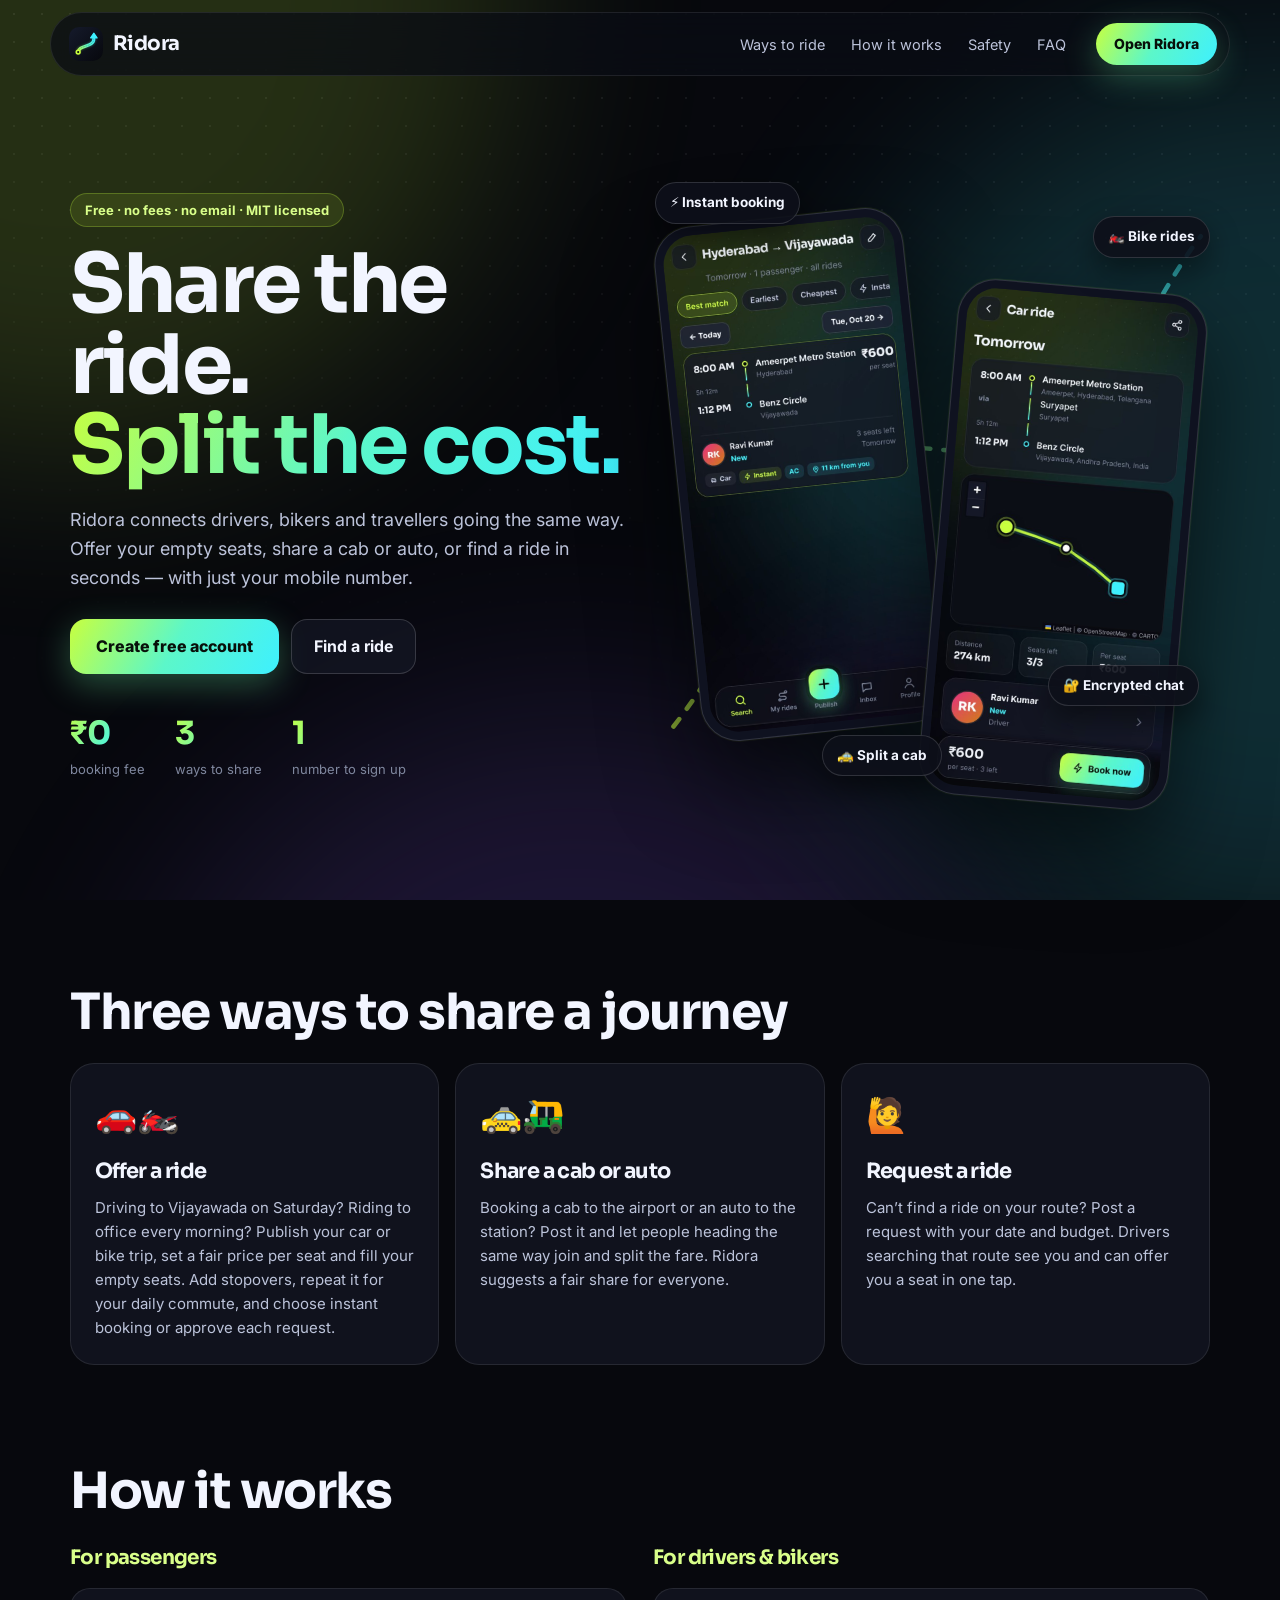
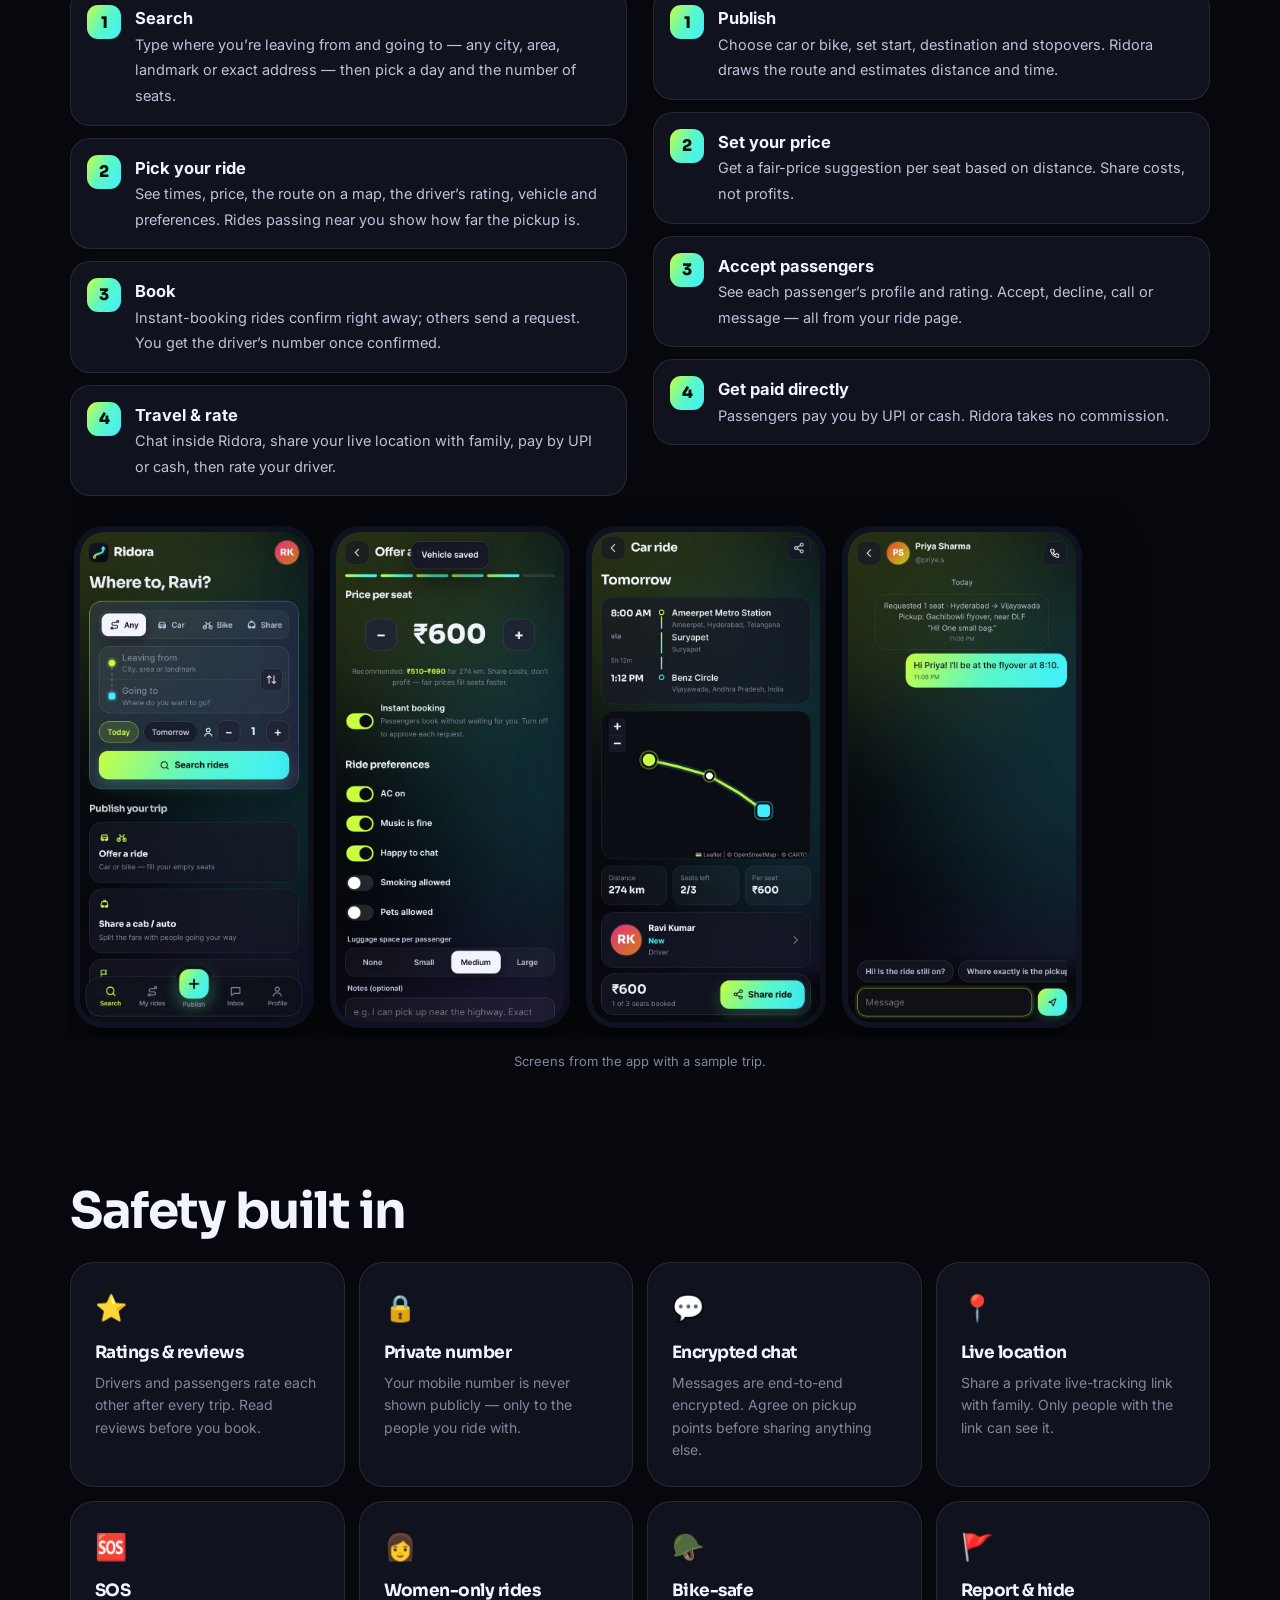
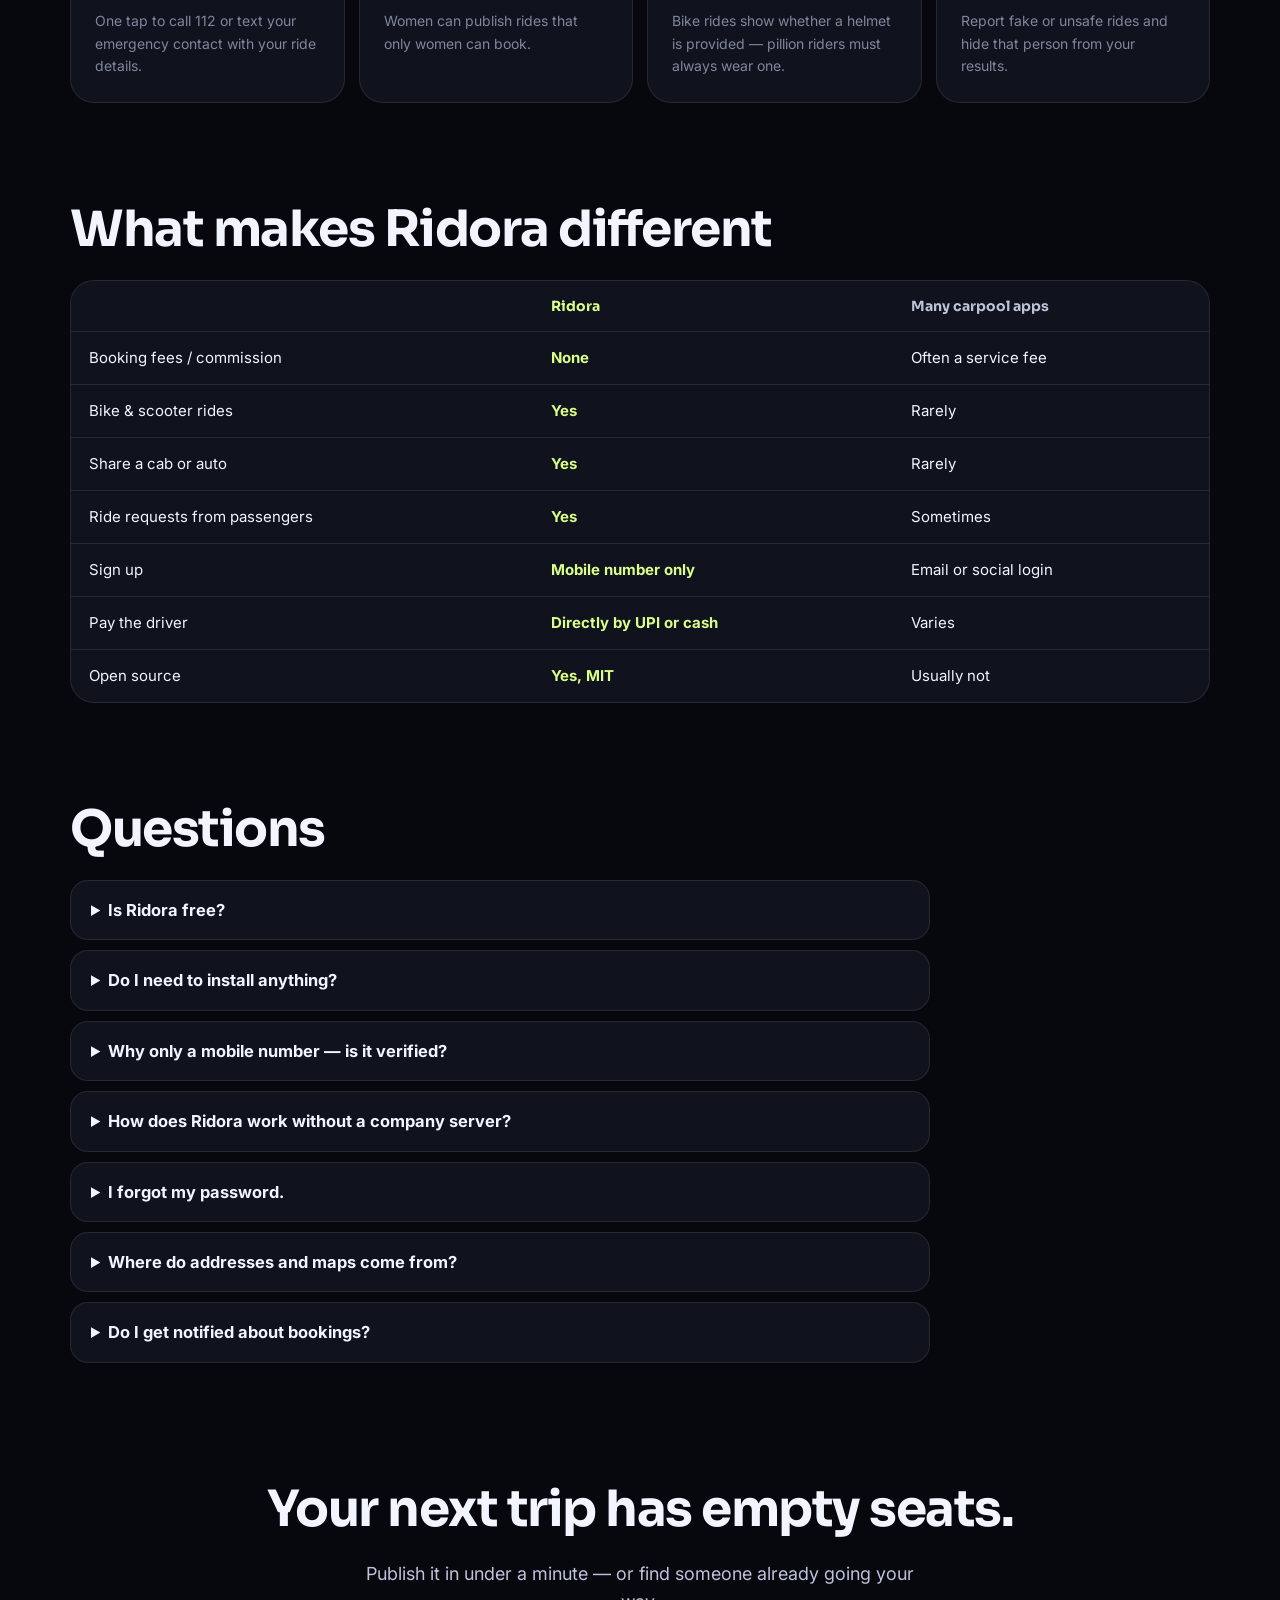
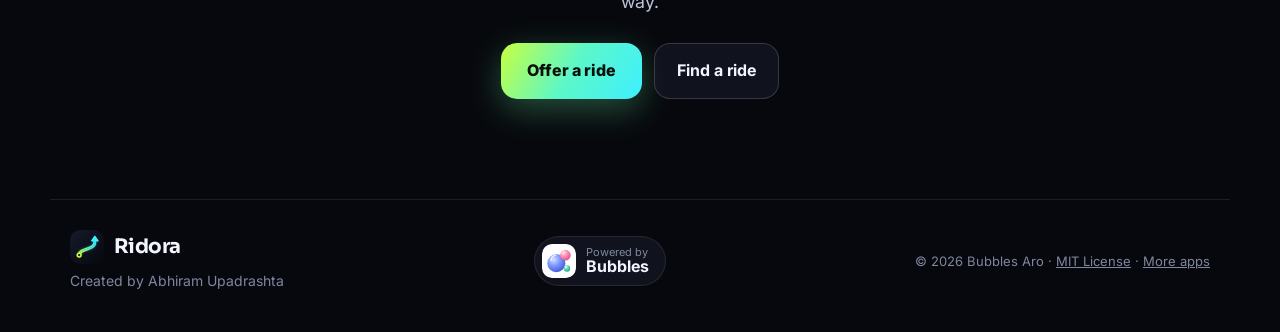
==== index.html @ 44fff2d4 "Publish Ridora (src 8459e1f)" ====
<!doctype html>
<html lang="en">
<head>
<meta charset="utf-8">
<meta name="viewport" content="width=device-width,initial-scale=1">
<title>Ridora — share rides by car or bike, split cabs and autos. Free carpooling.</title>
<meta name="description" content="Ridora is free carpooling and ride sharing: offer seats in your car or on your bike, share a cab or auto, or find a ride going your way. Sign up with just your mobile number. No fees. By Abhiram Upadrashta. Powered by Bubbles.">
<link rel="canonical" href="https://abhiramupadrashta.github.io/Ridora/">
<meta property="og:title" content="Ridora — share the ride, split the cost"><meta property="og:description" content="Car & bike rides, cab and auto sharing. Just your mobile number. Free."><meta property="og:image" content="https://abhiramupadrashta.github.io/Ridora/img/ridora-1024.png"><meta name="twitter:card" content="summary_large_image">
<meta name="theme-color" content="#07080d">
<link rel="icon" href="img/ridora.svg"><link rel="apple-touch-icon" href="img/ridora-180.png">
<link rel="preconnect" href="https://fonts.googleapis.com"><link rel="preconnect" href="https://fonts.gstatic.com" crossorigin>
<link href="https://fonts.googleapis.com/css2?family=Inter:wght@400;500;600;700;800&family=Sora:wght@600;700;800&display=swap" rel="stylesheet">
<link rel="stylesheet" href="site.css?v=8459e1f">
<script type="application/ld+json">{"@context":"https://schema.org","@type":"WebApplication","name":"Ridora","applicationCategory":"TravelApplication","operatingSystem":"Any (web browser)","offers":{"@type":"Offer","price":"0","priceCurrency":"INR"},"url":"https://abhiramupadrashta.github.io/Ridora/","description":"Free carpooling and ride sharing: car and bike rides, cab and auto sharing, ride requests.","author":{"@type":"Person","name":"Abhiram Upadrashta"},"publisher":{"@type":"Organization","name":"Bubbles Aro","url":"https://abhiramupadrashta.github.io/"},"license":"https://opensource.org/licenses/MIT"}</script>
</head>
<body>
<div class="bg" aria-hidden="true"><i></i><i></i><i></i></div>
<header class="nav">
  <a class="brand" href="./"><img src="img/ridora.svg" alt=""><b>Ridora</b></a>
  <nav><a href="#ways">Ways to ride</a><a href="#how">How it works</a><a href="#safety">Safety</a><a href="#faq">FAQ</a></nav>
  <a class="cta sm" href="app/">Open Ridora</a>
</header>
<main>
<section class="hero">
  <div class="copy">
    <span class="kicker rv">Free · no fees · no email · MIT licensed</span>
    <h1 class="rv">Share the ride.<br><span class="grad">Split the cost.</span></h1>
    <p class="lead rv">Ridora connects drivers, bikers and travellers going the same way. Offer your empty seats, share a cab or auto, or find a ride in seconds — with just your mobile number.</p>
    <div class="ctas rv"><a class="cta" href="app/#signup">Create free account</a><a class="ghost" href="app/#home">Find a ride</a></div>
    <div class="stats rv"><div><b>₹0</b><span>booking fee</span></div><div><b>3</b><span>ways to share</span></div><div><b>1</b><span>number to sign up</span></div></div>
  </div>
  <div class="phones rv" aria-hidden="true">
    <svg class="road" viewBox="0 0 600 600"><defs><linearGradient id="rg" x1="0" x2="1"><stop offset="0" stop-color="#c8ff3e"/><stop offset="1" stop-color="#3ef0ff"/></linearGradient></defs><path d="M20 560 C 160 380, 120 240, 300 260 S 520 120, 590 30"/></svg>
    <figure class="ph p1"><img src="media/l-results.jpg" alt=""></figure>
    <figure class="ph p2"><img src="media/m-trip-rider.jpg" alt=""></figure>
    <span class="tag t1">⚡ Instant booking</span><span class="tag t2">🏍️ Bike rides</span><span class="tag t3">🚕 Split a cab</span><span class="tag t4">🔐 Encrypted chat</span>
  </div>
</section>

<section id="ways" class="sec">
  <h2 class="rv">Three ways to share a journey</h2>
  <div class="ways">
    <article class="card rv"><span class="ic">🚗🏍️</span><h3>Offer a ride</h3><p>Driving to Vijayawada on Saturday? Riding to office every morning? Publish your car or bike trip, set a fair price per seat and fill your empty seats. Add stopovers, repeat it for your daily commute, and choose instant booking or approve each request.</p></article>
    <article class="card rv"><span class="ic">🚕🛺</span><h3>Share a cab or auto</h3><p>Booking a cab to the airport or an auto to the station? Post it and let people heading the same way join and split the fare. Ridora suggests a fair share for everyone.</p></article>
    <article class="card rv"><span class="ic">🙋</span><h3>Request a ride</h3><p>Can’t find a ride on your route? Post a request with your date and budget. Drivers searching that route see you and can offer you a seat in one tap.</p></article>
  </div>
</section>

<section id="how" class="sec">
  <h2 class="rv">How it works</h2>
  <div class="how">
    <div class="rv"><h3 class="who">For passengers</h3><ol class="steps">
      <li><b>Search</b><span>Type where you’re leaving from and going to — any city, area, landmark or exact address — then pick a day and the number of seats.</span></li>
      <li><b>Pick your ride</b><span>See times, price, the route on a map, the driver’s rating, vehicle and preferences. Rides passing near you show how far the pickup is.</span></li>
      <li><b>Book</b><span>Instant-booking rides confirm right away; others send a request. You get the driver’s number once confirmed.</span></li>
      <li><b>Travel & rate</b><span>Chat inside Ridora, share your live location with family, pay by UPI or cash, then rate your driver.</span></li></ol></div>
    <div class="rv"><h3 class="who">For drivers & bikers</h3><ol class="steps">
      <li><b>Publish</b><span>Choose car or bike, set start, destination and stopovers. Ridora draws the route and estimates distance and time.</span></li>
      <li><b>Set your price</b><span>Get a fair-price suggestion per seat based on distance. Share costs, not profits.</span></li>
      <li><b>Accept passengers</b><span>See each passenger’s profile and rating. Accept, decline, call or message — all from your ride page.</span></li>
      <li><b>Get paid directly</b><span>Passengers pay you by UPI or cash. Ridora takes no commission.</span></li></ol></div>
  </div>
  <div class="shots rv"><img src="media/c-home.jpg" alt="Search screen" loading="lazy"><img src="media/h-price.jpg" alt="Price and preferences step" loading="lazy"><img src="media/p-owner-pax.jpg" alt="Driver's ride page with a confirmed passenger" loading="lazy"><img src="media/r-chat.jpg" alt="Encrypted chat" loading="lazy"></div>
  <p class="small muted center rv">Screens from the app with a sample trip.</p>
</section>

<section id="safety" class="sec">
  <h2 class="rv">Safety built in</h2>
  <div class="grid">
    <article class="card rv"><span>⭐</span><h3>Ratings & reviews</h3><p>Drivers and passengers rate each other after every trip. Read reviews before you book.</p></article>
    <article class="card rv"><span>🔒</span><h3>Private number</h3><p>Your mobile number is never shown publicly — only to the people you ride with.</p></article>
    <article class="card rv"><span>💬</span><h3>Encrypted chat</h3><p>Messages are end-to-end encrypted. Agree on pickup points before sharing anything else.</p></article>
    <article class="card rv"><span>📍</span><h3>Live location</h3><p>Share a private live-tracking link with family. Only people with the link can see it.</p></article>
    <article class="card rv"><span>🆘</span><h3>SOS</h3><p>One tap to call 112 or text your emergency contact with your ride details.</p></article>
    <article class="card rv"><span>👩</span><h3>Women-only rides</h3><p>Women can publish rides that only women can book.</p></article>
    <article class="card rv"><span>🪖</span><h3>Bike-safe</h3><p>Bike rides show whether a helmet is provided — pillion riders must always wear one.</p></article>
    <article class="card rv"><span>🚩</span><h3>Report & hide</h3><p>Report fake or unsafe rides and hide that person from your results.</p></article>
  </div>
</section>

<section class="sec">
  <h2 class="rv">What makes Ridora different</h2>
  <div class="table rv"><table>
    <tr><th></th><th class="r">Ridora</th><th>Many carpool apps</th></tr>
    <tr><td>Booking fees / commission</td><td class="r">None</td><td>Often a service fee</td></tr>
    <tr><td>Bike & scooter rides</td><td class="r">Yes</td><td>Rarely</td></tr>
    <tr><td>Share a cab or auto</td><td class="r">Yes</td><td>Rarely</td></tr>
    <tr><td>Ride requests from passengers</td><td class="r">Yes</td><td>Sometimes</td></tr>
    <tr><td>Sign up</td><td class="r">Mobile number only</td><td>Email or social login</td></tr>
    <tr><td>Pay the driver</td><td class="r">Directly by UPI or cash</td><td>Varies</td></tr>
    <tr><td>Open source</td><td class="r">Yes, MIT</td><td>Usually not</td></tr>
  </table></div>
</section>

<section id="faq" class="sec">
  <h2 class="rv">Questions</h2>
  <div class="faq">
    <details class="rv"><summary>Is Ridora free?</summary><p>Yes. No booking fees, no commission and no ads. Passengers pay drivers directly by UPI or cash. Prices are meant to share fuel and toll costs, not to make a profit.</p></details>
    <details class="rv"><summary>Do I need to install anything?</summary><p>No. Ridora runs in your phone’s browser. Add it to your home screen (Chrome: “Install app”, Safari: Share → “Add to Home Screen”) to open it like an app.</p></details>
    <details class="rv"><summary>Why only a mobile number — is it verified?</summary><p>You sign up with your mobile number, a username and a password — no email. Ridora doesn’t send SMS codes, so numbers aren’t SMS-verified. Use ratings, reviews and a quick call before your trip to build trust.</p></details>
    <details class="rv"><summary>How does Ridora work without a company server?</summary><p>Rides, bookings and ratings are signed records stored on public Nostr relays, so there’s no central Ridora database. Your account key is created from your number and password, which is why you can sign in on any device — and why you should keep your recovery code safe.</p></details>
    <details class="rv"><summary>I forgot my password.</summary><p>Use the recovery code you saved when you signed up. Without it, nobody can reset the password.</p></details>
    <details class="rv"><summary>Where do addresses and maps come from?</summary><p>Address search uses OpenStreetMap data via Photon, routes come from OSRM, and maps from OpenStreetMap and CARTO. You can also drop a pin on the map for an exact pickup point.</p></details>
    <details class="rv"><summary>Do I get notified about bookings?</summary><p>Yes, while Ridora is open: you see a pop-up and, if you allow it, a browser notification. Keep Ridora open (or installed on your home screen) around your trip time.</p></details>
  </div>
</section>

<section class="sec final rv">
  <h2>Your next trip has empty seats.</h2>
  <p class="lead">Publish it in under a minute — or find someone already going your way.</p>
  <div class="ctas" style="justify-content:center"><a class="cta" href="app/#offer">Offer a ride</a><a class="ghost" href="app/#home">Find a ride</a></div>
</section>
</main>
<footer class="foot">
  <div><a class="brand" href="./"><img src="img/ridora.svg" alt=""><b>Ridora</b></a><p class="muted">Created by Abhiram Upadrashta</p></div>
  <a class="pby" href="../" title="Bubbles Aro — more apps"><img src="img/bubbles.svg" alt=""><span><small>Powered by</small><b>Bubbles</b></span></a>
  <div class="muted small">© <span id="yr"></span> Bubbles Aro · <a href="LICENSE.txt">MIT License</a> · <a href="../">More apps</a></div>
</footer>
<script src="site.js?v=8459e1f"></script>
</body>
</html>
---- site.css ----
:root{--bg:#07080d;--ink:#f2f5ff;--ink2:#bcc3da;--muted:#7f879e;--line:rgba(255,255,255,.09);--card:rgba(22,25,38,.66);--grad:linear-gradient(120deg,#c8ff3e,#5cf7c9 50%,#3ef0ff)}*{box-sizing:border-box}html{scroll-behavior:smooth}body{margin:0;font:16px/1.6 Inter,system-ui,sans-serif;color:var(--ink);background:var(--bg);overflow-x:hidden}a{color:inherit}.muted{color:var(--muted)}.small{font-size:13px}.center{text-align:center}h1,h2,h3,.brand b,.stats b{font-family:Sora,Inter,sans-serif;letter-spacing:-.03em}.bg{position:fixed;top:0;right:0;bottom:0;left:0;z-index:-1;overflow:hidden;pointer-events:none}.bg i{position:absolute;width:70vmax;height:70vmax;border-radius:50%;filter:blur(110px);opacity:.16;animation:drift 26s ease-in-out infinite alternate}.bg i:nth-child(1){background:#c8ff3e;left:-30vmax;top:-35vmax}.bg i:nth-child(2){background:#3ef0ff;right:-35vmax;top:5vmax;animation-delay:-9s}.bg i:nth-child(3){background:#8b5cf6;left:10vmax;bottom:-55vmax;animation-delay:-15s}@keyframes drift{to{transform:translate(7vmax,5vmax) scale(1.12)}}body:before{content:"";position:fixed;top:0;right:0;bottom:0;left:0;z-index:-1;background-image:radial-gradient(rgba(255,255,255,.07) 1px,transparent 1px);background-size:28px 28px;mask-image:linear-gradient(#000,transparent 80%);-webkit-mask-image:linear-gradient(#000,transparent 80%)}.grad{background:var(--grad);-webkit-background-clip:text;background-clip:text;color:transparent}.nav{position:sticky;top:12px;z-index:9;display:flex;align-items:center;gap:18px;max-width:1180px;margin:12px auto 0;padding:10px 12px 10px 18px;border-radius:999px;background:#0a0c14bf;backdrop-filter:blur(16px);-webkit-backdrop-filter:blur(16px);border:1px solid var(--line)}.nav nav{display:flex;gap:2px;margin-left:auto}.nav nav a{text-decoration:none;color:var(--ink2);padding:8px 12px;border-radius:999px;font-size:14.5px}.nav nav a:hover{background:#c8ff3e1a}.brand{display:flex;align-items:center;gap:10px;text-decoration:none;font-size:20px}.brand img{width:34px;height:34px;border-radius:10px}.cta{display:inline-flex;align-items:center;text-decoration:none;color:#08100a;font-weight:800;padding:14px 26px;border-radius:16px;background:var(--grad);box-shadow:0 10px 34px #6effaa4d;transition:.25s}.cta:hover{transform:translateY(-2px);box-shadow:0 16px 44px #6effaa73}.cta.sm{padding:10px 18px;font-size:14px;border-radius:999px}.ghost{display:inline-flex;text-decoration:none;font-weight:700;color:var(--ink);padding:14px 22px;border-radius:16px;border:1px solid rgba(255,255,255,.16);background:var(--card)}main{max-width:1180px;margin:0 auto;padding:0 20px}.hero{display:grid;grid-template-columns:1fr 1fr;gap:30px;align-items:center;min-height:calc(100vh - 80px);padding:30px 0}.kicker{display:inline-block;font-size:13px;font-weight:700;color:#d9ff8a;background:#c8ff3e1a;border:1px solid rgba(200,255,62,.25);padding:6px 14px;border-radius:999px;margin-bottom:18px}h1{font-size:clamp(44px,6.4vw,82px);line-height:.98;margin:0 0 20px}.lead{font-size:18px;color:var(--ink2);max-width:560px;margin:0 0 26px}.ctas{display:flex;gap:12px;flex-wrap:wrap}.stats{display:flex;gap:30px;margin-top:34px}.stats div{display:flex;flex-direction:column}.stats b{font-size:32px;background:var(--grad);-webkit-background-clip:text;background-clip:text;color:transparent}.stats span{color:var(--muted);font-size:13px}.phones{position:relative;height:620px}.road{position:absolute;top:0;right:0;bottom:0;left:0;width:100%;height:100%}.road path{fill:none;stroke:url(#rg);stroke-width:5;stroke-linecap:round;stroke-dasharray:10 14;opacity:.6;animation:dash 3s linear infinite}@keyframes dash{to{stroke-dashoffset:-48}}.ph{position:absolute;margin:0;width:250px;border-radius:38px;padding:8px;background:#0f1220;border:1px solid rgba(255,255,255,.14);box-shadow:0 40px 90px #0009,0 0 0 1px #c8ff3e14}.ph img{display:block;width:100%;border-radius:30px}.p1{left:4%;top:40px;transform:rotate(-6deg);animation:bob 7s ease-in-out infinite}.p2{right:4%;top:110px;transform:rotate(5deg);animation:bob2 7s ease-in-out infinite -3s}@keyframes bob{50%{transform:rotate(-6deg) translateY(-14px)}}@keyframes bob2{50%{transform:rotate(5deg) translateY(-14px)}}.tag{position:absolute;padding:9px 14px;border-radius:999px;background:#0e101ae6;border:1px solid rgba(255,255,255,.14);font-weight:700;font-size:13.5px;box-shadow:0 12px 30px #00000073;animation:pop 6s ease-in-out infinite;white-space:nowrap}.t1{left:0;top:6px}.t2{right:0;top:40px;animation-delay:-1.5s}.t3{left:30%;bottom:20px;animation-delay:-3s}.t4{right:2%;bottom:90px;animation-delay:-4.5s}@keyframes pop{50%{transform:translateY(-8px)}}.sec{padding:90px 0 10px}h2{font-size:clamp(30px,4.4vw,50px);line-height:1.06;margin:0 0 24px}.card{padding:24px;border-radius:24px;background:var(--card);border:1px solid var(--line);transition:transform .3s,border-color .3s}.card:hover{transform:translateY(-6px);border-color:#c8ff3e4d}.ways{display:grid;grid-template-columns:repeat(3,1fr);gap:16px}.ways .ic{font-size:34px}.ways h3{margin:12px 0 8px;font-size:21px}.ways p{color:var(--ink2);margin:0;font-size:15px}.how{display:grid;grid-template-columns:1fr 1fr;gap:26px}.who{font-size:20px;margin:0 0 14px;color:#d9ff8a}.steps{list-style:none;padding:0;margin:0;counter-reset:s;display:grid;gap:12px}.steps li{counter-increment:s;position:relative;padding:16px 18px 16px 64px;border-radius:20px;background:var(--card);border:1px solid var(--line)}.steps li:before{content:counter(s);position:absolute;left:16px;top:16px;width:34px;height:34px;border-radius:11px;display:grid;place-items:center;background:var(--grad);color:#08100a;font-family:Sora;font-weight:800}.steps b{display:block;font-size:16.5px}.steps span{color:var(--ink2);font-size:14.5px}.shots{display:flex;gap:16px;overflow-x:auto;padding:30px 4px 10px;scrollbar-width:none;scroll-snap-type:x mandatory}.shots::-webkit-scrollbar{display:none}.shots img{flex:none;width:240px;border-radius:30px;border:6px solid #0f1220;box-shadow:0 24px 60px #00000080;scroll-snap-align:center;transition:transform .3s}.shots img:hover{transform:translateY(-8px)}.grid{display:grid;grid-template-columns:repeat(4,1fr);gap:14px}.grid span{font-size:26px}.grid h3{margin:10px 0 6px;font-size:17px}.grid p{margin:0;color:var(--muted);font-size:14px}.table{overflow-x:auto;border-radius:24px;border:1px solid var(--line);background:var(--card)}table{width:100%;border-collapse:collapse;font-size:15px}th,td{padding:14px 18px;text-align:left;border-bottom:1px solid var(--line)}tr:last-child td{border-bottom:0}th{font-family:Sora;font-size:14px;color:var(--ink2)}td.r,th.r{color:#d9ff8a;font-weight:700}.faq{display:grid;gap:10px;max-width:860px}details{padding:16px 20px;border-radius:18px;background:var(--card);border:1px solid var(--line)}summary{cursor:pointer;font-weight:700;font-size:16.5px}details p{color:var(--ink2);margin:10px 0 0}.final{text-align:center;padding:110px 0 30px}.final .lead{margin:0 auto 26px}.foot{max-width:1180px;margin:70px auto 0;padding:30px 20px 40px;display:flex;gap:20px;justify-content:space-between;align-items:center;flex-wrap:wrap;border-top:1px solid var(--line)}.foot p{margin:6px 0 0;font-size:14px}.pby{display:inline-flex;align-items:center;gap:10px;padding:7px 16px 7px 7px;border-radius:999px;text-decoration:none;background:var(--card);border:1px solid var(--line)}.pby img{width:34px;height:34px;border-radius:10px}.pby span{display:flex;flex-direction:column;line-height:1.1}.pby small{font-size:11px;color:var(--muted)}.pby b{font-size:16px}.rv{opacity:0;transform:translateY(24px);transition:opacity .8s,transform .8s}.rv.in{opacity:1;transform:none}@media (max-width:1000px){.grid{grid-template-columns:1fr 1fr}.ways{grid-template-columns:1fr}}@media (max-width:860px){.hero,.how{grid-template-columns:1fr}.nav nav{display:none}.brand{margin-right:auto}.phones{height:520px}.ph{width:200px}}@media (max-width:520px){.grid{grid-template-columns:1fr}.phones{height:440px}.ph{width:170px;border-radius:28px}.ph img{border-radius:22px}.tag{font-size:12px}}@media (prefers-reduced-motion:reduce){*{animation:none!important}.rv{opacity:1;transform:none}}
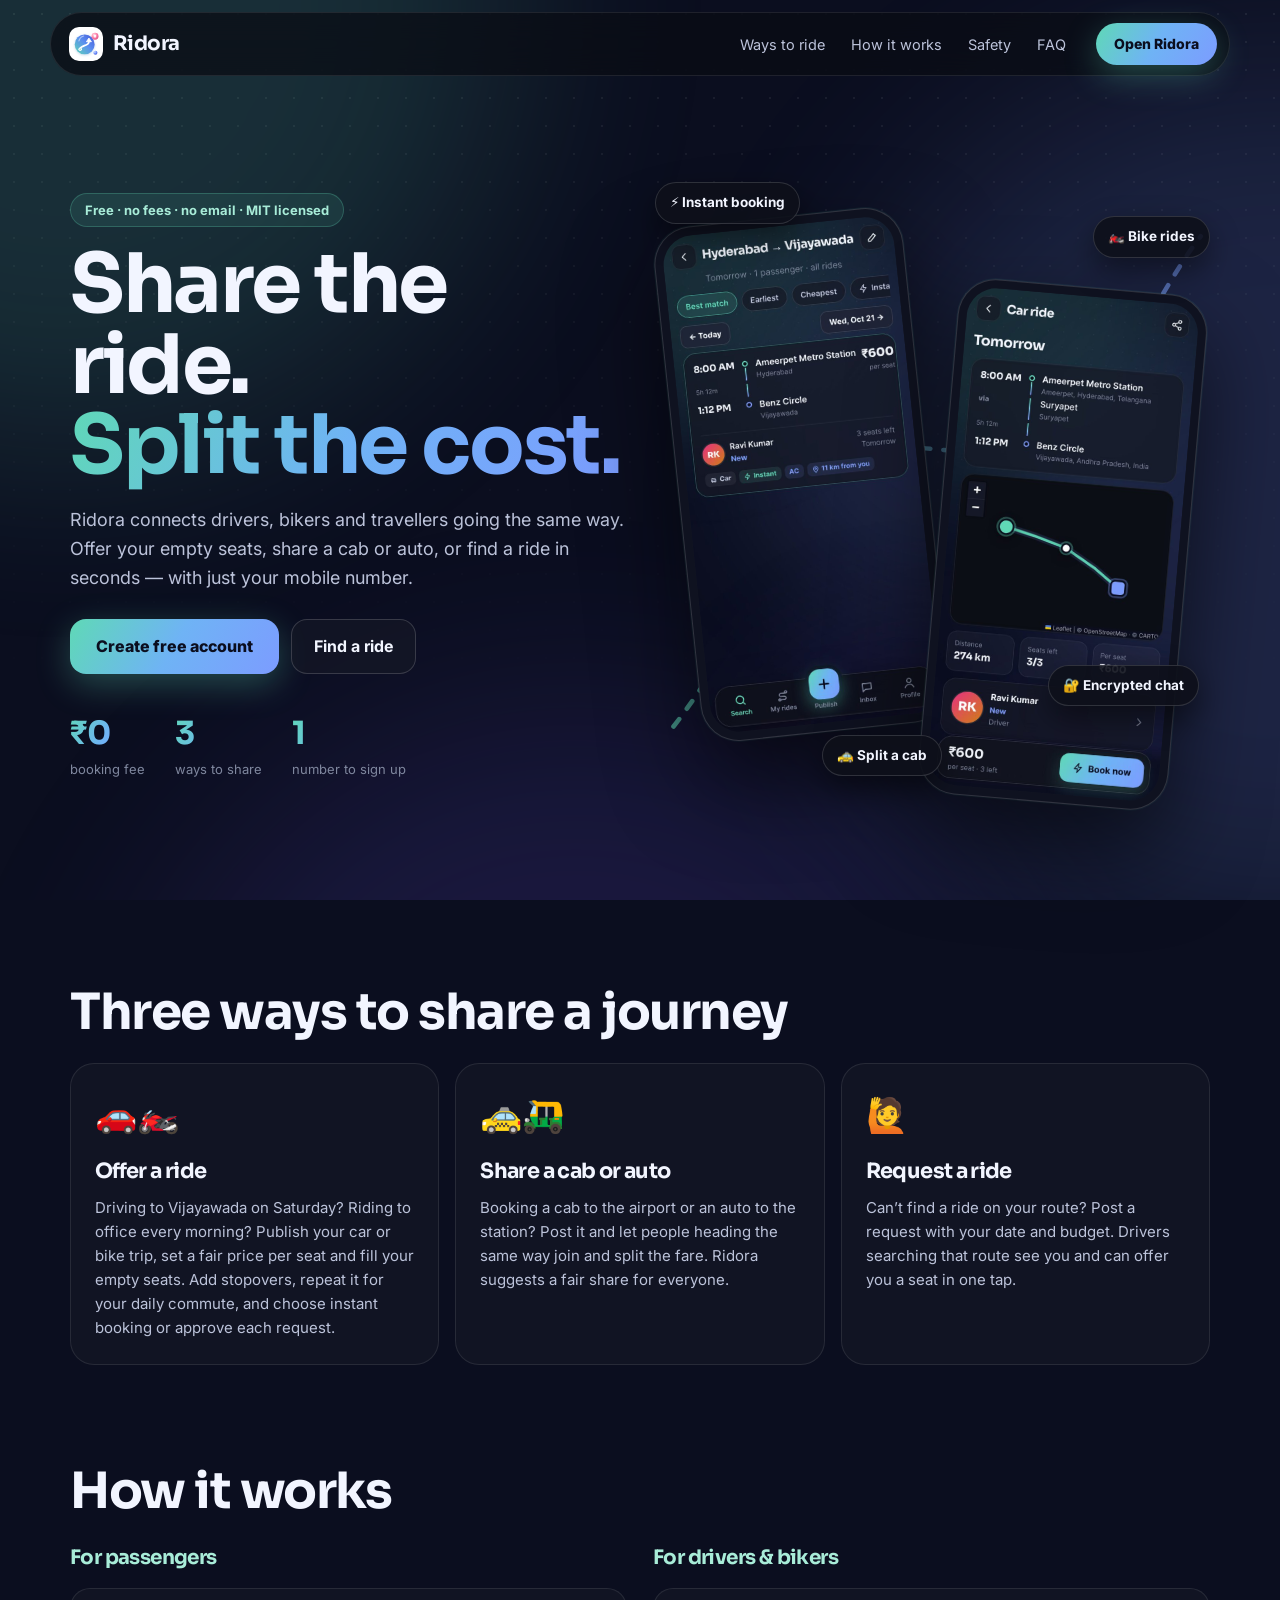
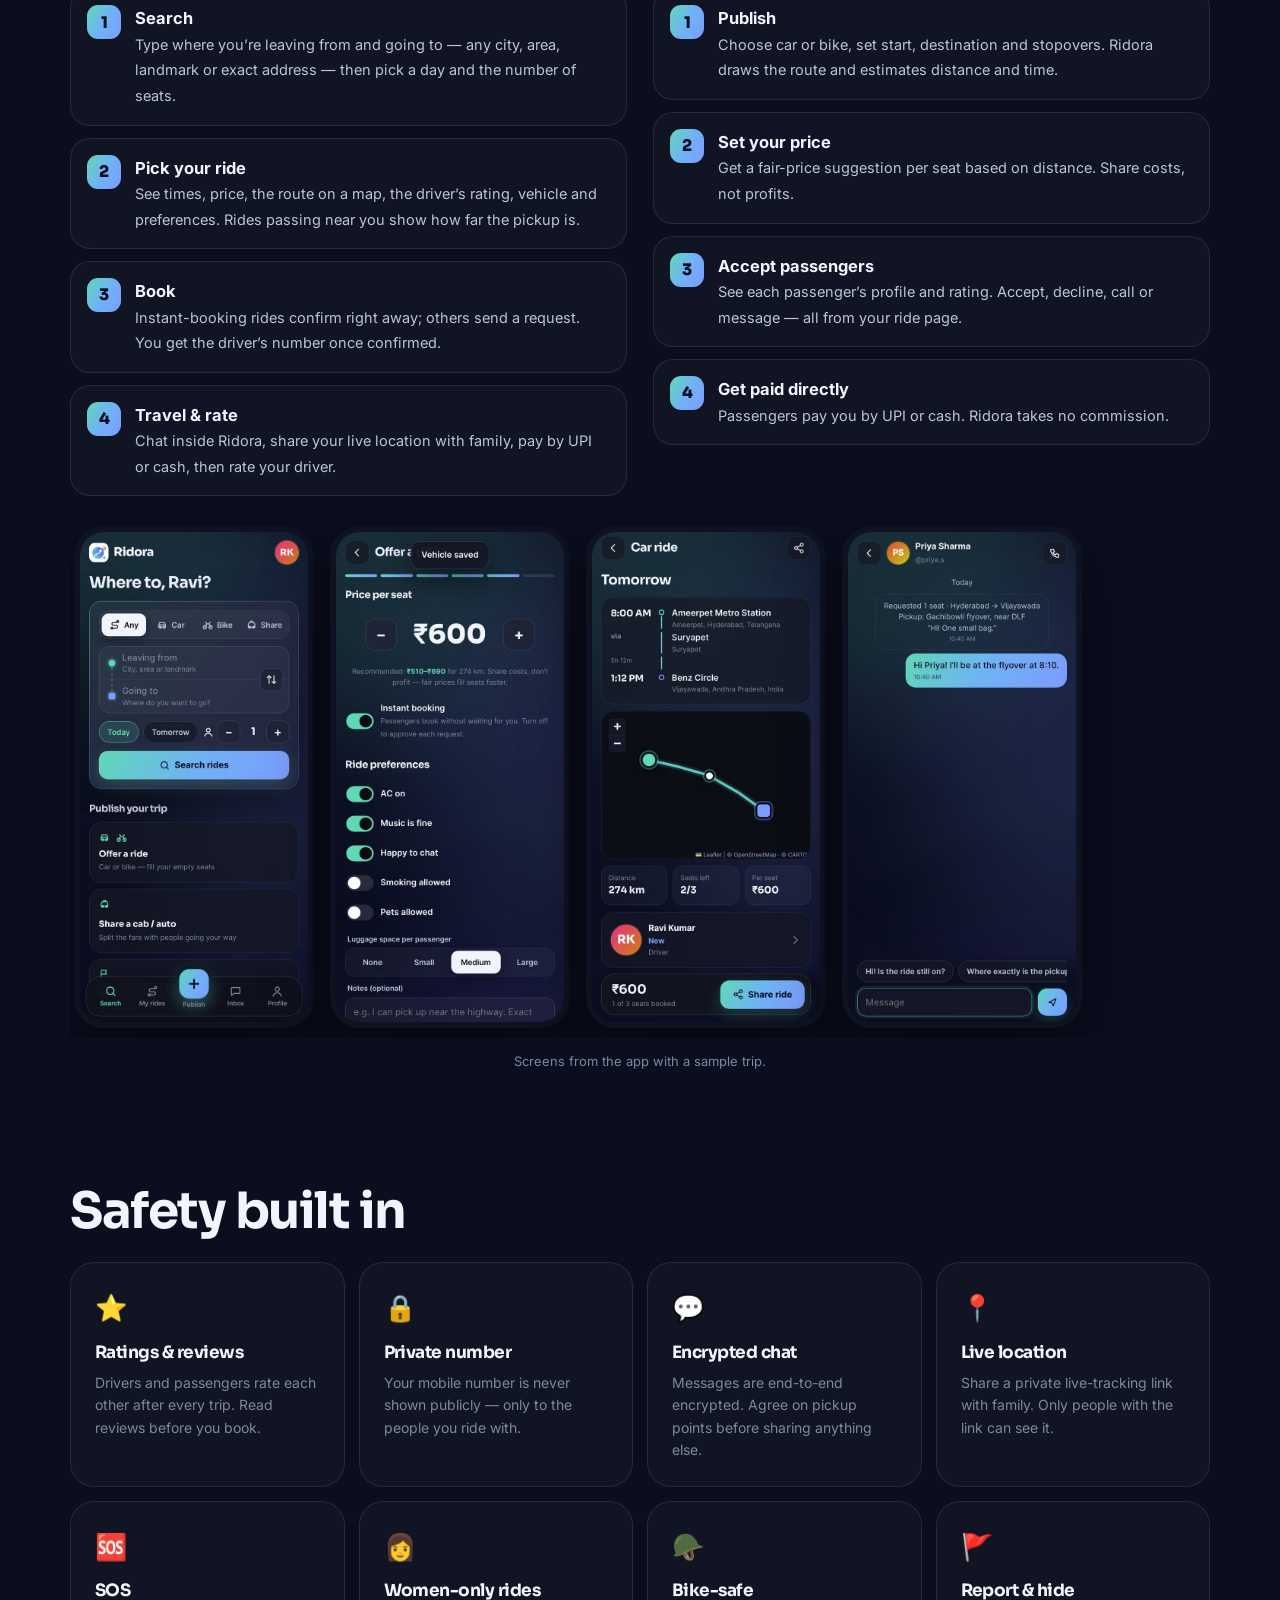
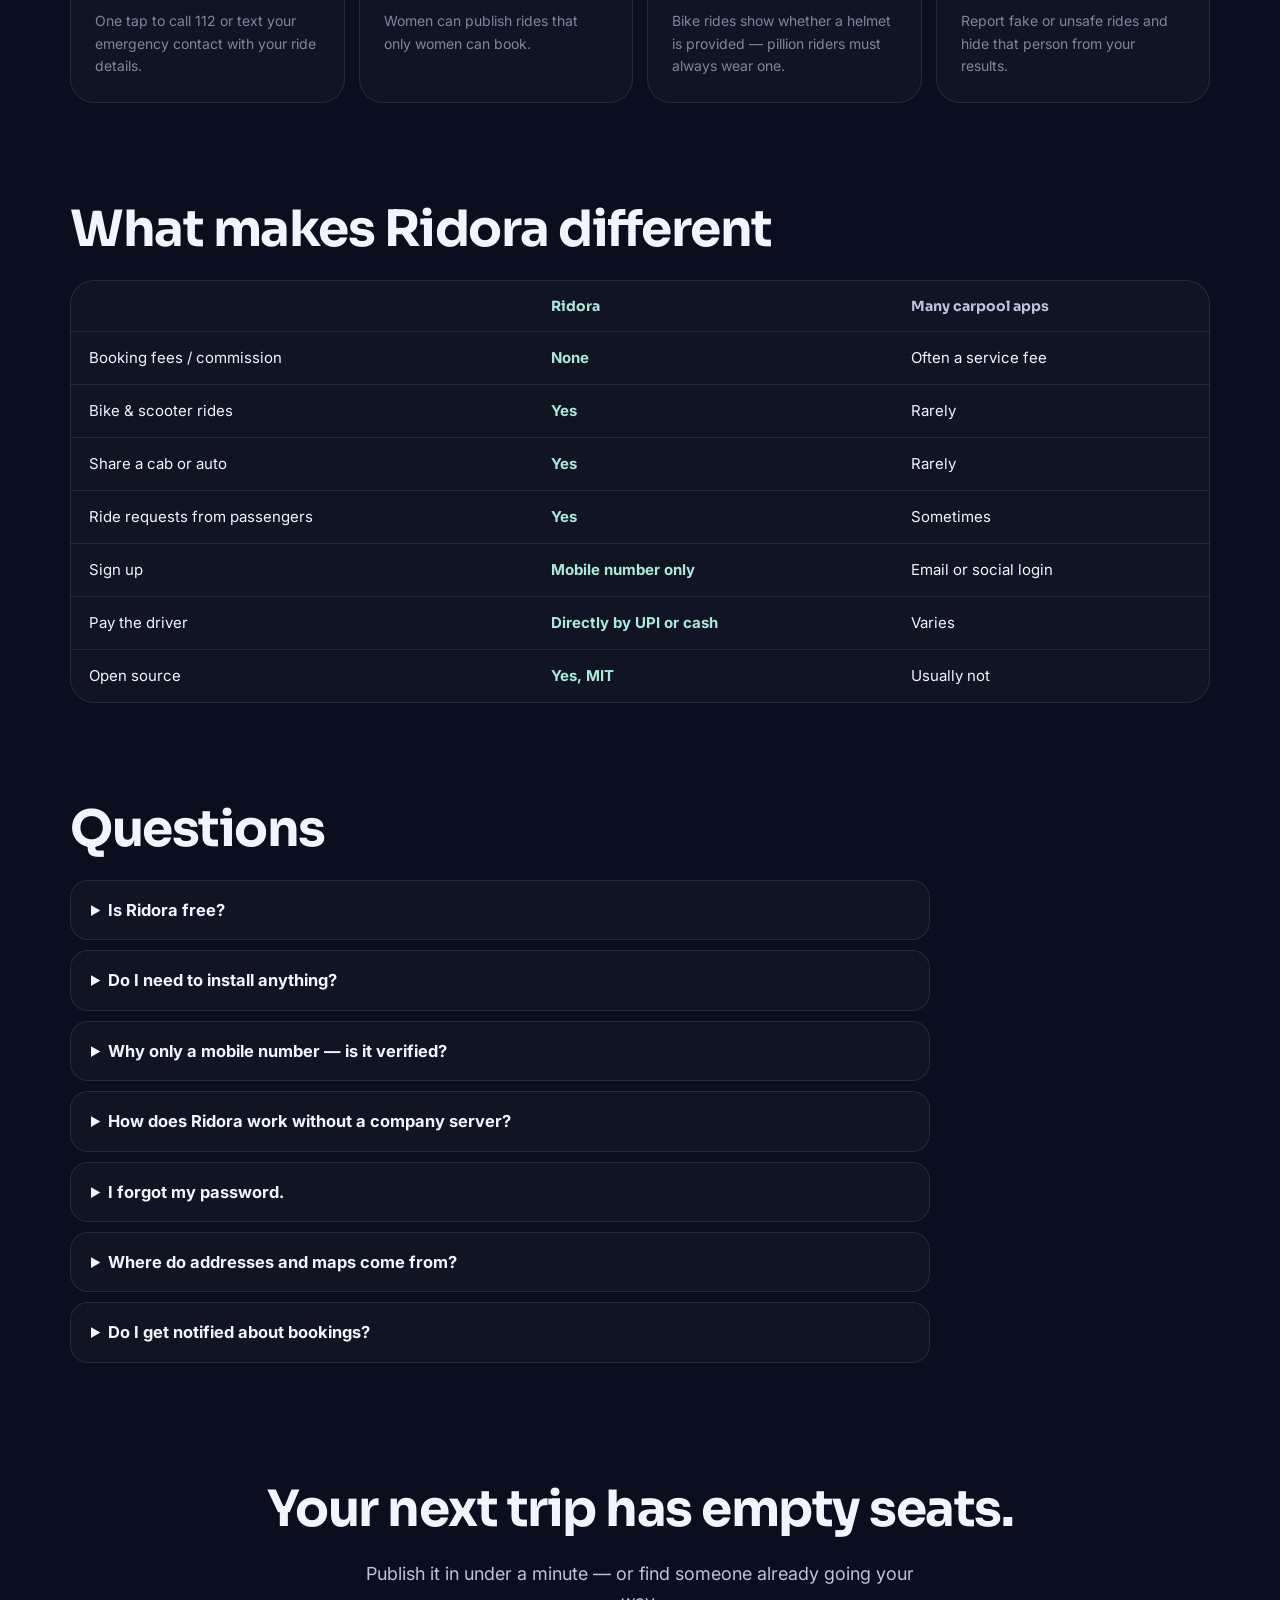
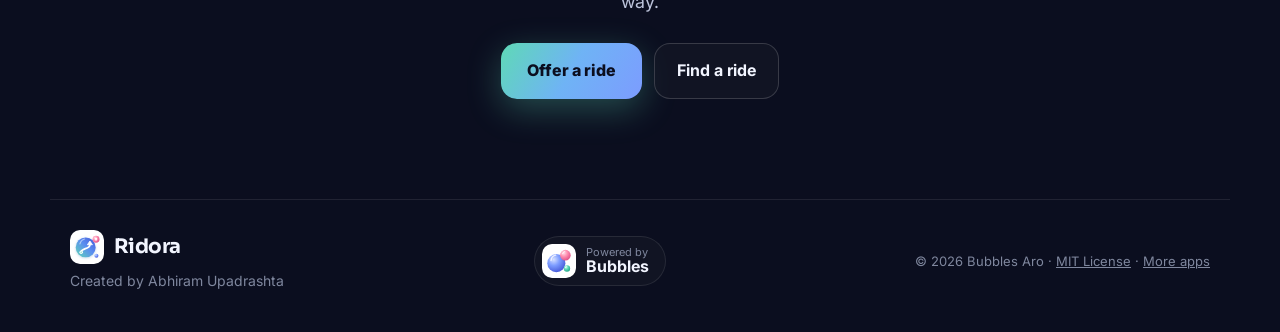
==== commit e34a029f: "Publish Ridora (src 4f55bb9)" ====
--- a/index.html
+++ b/index.html
@@ -7,11 +7,11 @@
 <meta name="description" content="Ridora is free carpooling and ride sharing: offer seats in your car or on your bike, share a cab or auto, or find a ride going your way. Sign up with just your mobile number. No fees. By Abhiram Upadrashta. Powered by Bubbles.">
 <link rel="canonical" href="https://abhiramupadrashta.github.io/Ridora/">
 <meta property="og:title" content="Ridora — share the ride, split the cost"><meta property="og:description" content="Car & bike rides, cab and auto sharing. Just your mobile number. Free."><meta property="og:image" content="https://abhiramupadrashta.github.io/Ridora/img/ridora-1024.png"><meta name="twitter:card" content="summary_large_image">
-<meta name="theme-color" content="#07080d">
+<meta name="theme-color" content="#0b0e1f">
 <link rel="icon" href="img/ridora.svg"><link rel="apple-touch-icon" href="img/ridora-180.png">
 <link rel="preconnect" href="https://fonts.googleapis.com"><link rel="preconnect" href="https://fonts.gstatic.com" crossorigin>
 <link href="https://fonts.googleapis.com/css2?family=Inter:wght@400;500;600;700;800&family=Sora:wght@600;700;800&display=swap" rel="stylesheet">
-<link rel="stylesheet" href="site.css?v=8459e1f">
+<link rel="stylesheet" href="site.css?v=4f55bb9">
 <script type="application/ld+json">{"@context":"https://schema.org","@type":"WebApplication","name":"Ridora","applicationCategory":"TravelApplication","operatingSystem":"Any (web browser)","offers":{"@type":"Offer","price":"0","priceCurrency":"INR"},"url":"https://abhiramupadrashta.github.io/Ridora/","description":"Free carpooling and ride sharing: car and bike rides, cab and auto sharing, ride requests.","author":{"@type":"Person","name":"Abhiram Upadrashta"},"publisher":{"@type":"Organization","name":"Bubbles Aro","url":"https://abhiramupadrashta.github.io/"},"license":"https://opensource.org/licenses/MIT"}</script>
 </head>
 <body>
@@ -31,7 +31,7 @@
     <div class="stats rv"><div><b>₹0</b><span>booking fee</span></div><div><b>3</b><span>ways to share</span></div><div><b>1</b><span>number to sign up</span></div></div>
   </div>
   <div class="phones rv" aria-hidden="true">
-    <svg class="road" viewBox="0 0 600 600"><defs><linearGradient id="rg" x1="0" x2="1"><stop offset="0" stop-color="#c8ff3e"/><stop offset="1" stop-color="#3ef0ff"/></linearGradient></defs><path d="M20 560 C 160 380, 120 240, 300 260 S 520 120, 590 30"/></svg>
+    <svg class="road" viewBox="0 0 600 600"><defs><linearGradient id="rg" x1="0" x2="1"><stop offset="0" stop-color="#5fd9b6"/><stop offset="1" stop-color="#7c9cff"/></linearGradient></defs><path d="M20 560 C 160 380, 120 240, 300 260 S 520 120, 590 30"/></svg>
     <figure class="ph p1"><img src="media/l-results.jpg" alt=""></figure>
     <figure class="ph p2"><img src="media/m-trip-rider.jpg" alt=""></figure>
     <span class="tag t1">⚡ Instant booking</span><span class="tag t2">🏍️ Bike rides</span><span class="tag t3">🚕 Split a cab</span><span class="tag t4">🔐 Encrypted chat</span>
@@ -117,6 +117,6 @@
   <a class="pby" href="../" title="Bubbles Aro — more apps"><img src="img/bubbles.svg" alt=""><span><small>Powered by</small><b>Bubbles</b></span></a>
   <div class="muted small">© <span id="yr"></span> Bubbles Aro · <a href="LICENSE.txt">MIT License</a> · <a href="../">More apps</a></div>
 </footer>
-<script src="site.js?v=8459e1f"></script>
+<script src="site.js?v=4f55bb9"></script>
 </body>
 </html>
--- a/site.css
+++ b/site.css
@@ -1 +1 @@
-:root{--bg:#07080d;--ink:#f2f5ff;--ink2:#bcc3da;--muted:#7f879e;--line:rgba(255,255,255,.09);--card:rgba(22,25,38,.66);--grad:linear-gradient(120deg,#c8ff3e,#5cf7c9 50%,#3ef0ff)}*{box-sizing:border-box}html{scroll-behavior:smooth}body{margin:0;font:16px/1.6 Inter,system-ui,sans-serif;color:var(--ink);background:var(--bg);overflow-x:hidden}a{color:inherit}.muted{color:var(--muted)}.small{font-size:13px}.center{text-align:center}h1,h2,h3,.brand b,.stats b{font-family:Sora,Inter,sans-serif;letter-spacing:-.03em}.bg{position:fixed;top:0;right:0;bottom:0;left:0;z-index:-1;overflow:hidden;pointer-events:none}.bg i{position:absolute;width:70vmax;height:70vmax;border-radius:50%;filter:blur(110px);opacity:.16;animation:drift 26s ease-in-out infinite alternate}.bg i:nth-child(1){background:#c8ff3e;left:-30vmax;top:-35vmax}.bg i:nth-child(2){background:#3ef0ff;right:-35vmax;top:5vmax;animation-delay:-9s}.bg i:nth-child(3){background:#8b5cf6;left:10vmax;bottom:-55vmax;animation-delay:-15s}@keyframes drift{to{transform:translate(7vmax,5vmax) scale(1.12)}}body:before{content:"";position:fixed;top:0;right:0;bottom:0;left:0;z-index:-1;background-image:radial-gradient(rgba(255,255,255,.07) 1px,transparent 1px);background-size:28px 28px;mask-image:linear-gradient(#000,transparent 80%);-webkit-mask-image:linear-gradient(#000,transparent 80%)}.grad{background:var(--grad);-webkit-background-clip:text;background-clip:text;color:transparent}.nav{position:sticky;top:12px;z-index:9;display:flex;align-items:center;gap:18px;max-width:1180px;margin:12px auto 0;padding:10px 12px 10px 18px;border-radius:999px;background:#0a0c14bf;backdrop-filter:blur(16px);-webkit-backdrop-filter:blur(16px);border:1px solid var(--line)}.nav nav{display:flex;gap:2px;margin-left:auto}.nav nav a{text-decoration:none;color:var(--ink2);padding:8px 12px;border-radius:999px;font-size:14.5px}.nav nav a:hover{background:#c8ff3e1a}.brand{display:flex;align-items:center;gap:10px;text-decoration:none;font-size:20px}.brand img{width:34px;height:34px;border-radius:10px}.cta{display:inline-flex;align-items:center;text-decoration:none;color:#08100a;font-weight:800;padding:14px 26px;border-radius:16px;background:var(--grad);box-shadow:0 10px 34px #6effaa4d;transition:.25s}.cta:hover{transform:translateY(-2px);box-shadow:0 16px 44px #6effaa73}.cta.sm{padding:10px 18px;font-size:14px;border-radius:999px}.ghost{display:inline-flex;text-decoration:none;font-weight:700;color:var(--ink);padding:14px 22px;border-radius:16px;border:1px solid rgba(255,255,255,.16);background:var(--card)}main{max-width:1180px;margin:0 auto;padding:0 20px}.hero{display:grid;grid-template-columns:1fr 1fr;gap:30px;align-items:center;min-height:calc(100vh - 80px);padding:30px 0}.kicker{display:inline-block;font-size:13px;font-weight:700;color:#d9ff8a;background:#c8ff3e1a;border:1px solid rgba(200,255,62,.25);padding:6px 14px;border-radius:999px;margin-bottom:18px}h1{font-size:clamp(44px,6.4vw,82px);line-height:.98;margin:0 0 20px}.lead{font-size:18px;color:var(--ink2);max-width:560px;margin:0 0 26px}.ctas{display:flex;gap:12px;flex-wrap:wrap}.stats{display:flex;gap:30px;margin-top:34px}.stats div{display:flex;flex-direction:column}.stats b{font-size:32px;background:var(--grad);-webkit-background-clip:text;background-clip:text;color:transparent}.stats span{color:var(--muted);font-size:13px}.phones{position:relative;height:620px}.road{position:absolute;top:0;right:0;bottom:0;left:0;width:100%;height:100%}.road path{fill:none;stroke:url(#rg);stroke-width:5;stroke-linecap:round;stroke-dasharray:10 14;opacity:.6;animation:dash 3s linear infinite}@keyframes dash{to{stroke-dashoffset:-48}}.ph{position:absolute;margin:0;width:250px;border-radius:38px;padding:8px;background:#0f1220;border:1px solid rgba(255,255,255,.14);box-shadow:0 40px 90px #0009,0 0 0 1px #c8ff3e14}.ph img{display:block;width:100%;border-radius:30px}.p1{left:4%;top:40px;transform:rotate(-6deg);animation:bob 7s ease-in-out infinite}.p2{right:4%;top:110px;transform:rotate(5deg);animation:bob2 7s ease-in-out infinite -3s}@keyframes bob{50%{transform:rotate(-6deg) translateY(-14px)}}@keyframes bob2{50%{transform:rotate(5deg) translateY(-14px)}}.tag{position:absolute;padding:9px 14px;border-radius:999px;background:#0e101ae6;border:1px solid rgba(255,255,255,.14);font-weight:700;font-size:13.5px;box-shadow:0 12px 30px #00000073;animation:pop 6s ease-in-out infinite;white-space:nowrap}.t1{left:0;top:6px}.t2{right:0;top:40px;animation-delay:-1.5s}.t3{left:30%;bottom:20px;animation-delay:-3s}.t4{right:2%;bottom:90px;animation-delay:-4.5s}@keyframes pop{50%{transform:translateY(-8px)}}.sec{padding:90px 0 10px}h2{font-size:clamp(30px,4.4vw,50px);line-height:1.06;margin:0 0 24px}.card{padding:24px;border-radius:24px;background:var(--card);border:1px solid var(--line);transition:transform .3s,border-color .3s}.card:hover{transform:translateY(-6px);border-color:#c8ff3e4d}.ways{display:grid;grid-template-columns:repeat(3,1fr);gap:16px}.ways .ic{font-size:34px}.ways h3{margin:12px 0 8px;font-size:21px}.ways p{color:var(--ink2);margin:0;font-size:15px}.how{display:grid;grid-template-columns:1fr 1fr;gap:26px}.who{font-size:20px;margin:0 0 14px;color:#d9ff8a}.steps{list-style:none;padding:0;margin:0;counter-reset:s;display:grid;gap:12px}.steps li{counter-increment:s;position:relative;padding:16px 18px 16px 64px;border-radius:20px;background:var(--card);border:1px solid var(--line)}.steps li:before{content:counter(s);position:absolute;left:16px;top:16px;width:34px;height:34px;border-radius:11px;display:grid;place-items:center;background:var(--grad);color:#08100a;font-family:Sora;font-weight:800}.steps b{display:block;font-size:16.5px}.steps span{color:var(--ink2);font-size:14.5px}.shots{display:flex;gap:16px;overflow-x:auto;padding:30px 4px 10px;scrollbar-width:none;scroll-snap-type:x mandatory}.shots::-webkit-scrollbar{display:none}.shots img{flex:none;width:240px;border-radius:30px;border:6px solid #0f1220;box-shadow:0 24px 60px #00000080;scroll-snap-align:center;transition:transform .3s}.shots img:hover{transform:translateY(-8px)}.grid{display:grid;grid-template-columns:repeat(4,1fr);gap:14px}.grid span{font-size:26px}.grid h3{margin:10px 0 6px;font-size:17px}.grid p{margin:0;color:var(--muted);font-size:14px}.table{overflow-x:auto;border-radius:24px;border:1px solid var(--line);background:var(--card)}table{width:100%;border-collapse:collapse;font-size:15px}th,td{padding:14px 18px;text-align:left;border-bottom:1px solid var(--line)}tr:last-child td{border-bottom:0}th{font-family:Sora;font-size:14px;color:var(--ink2)}td.r,th.r{color:#d9ff8a;font-weight:700}.faq{display:grid;gap:10px;max-width:860px}details{padding:16px 20px;border-radius:18px;background:var(--card);border:1px solid var(--line)}summary{cursor:pointer;font-weight:700;font-size:16.5px}details p{color:var(--ink2);margin:10px 0 0}.final{text-align:center;padding:110px 0 30px}.final .lead{margin:0 auto 26px}.foot{max-width:1180px;margin:70px auto 0;padding:30px 20px 40px;display:flex;gap:20px;justify-content:space-between;align-items:center;flex-wrap:wrap;border-top:1px solid var(--line)}.foot p{margin:6px 0 0;font-size:14px}.pby{display:inline-flex;align-items:center;gap:10px;padding:7px 16px 7px 7px;border-radius:999px;text-decoration:none;background:var(--card);border:1px solid var(--line)}.pby img{width:34px;height:34px;border-radius:10px}.pby span{display:flex;flex-direction:column;line-height:1.1}.pby small{font-size:11px;color:var(--muted)}.pby b{font-size:16px}.rv{opacity:0;transform:translateY(24px);transition:opacity .8s,transform .8s}.rv.in{opacity:1;transform:none}@media (max-width:1000px){.grid{grid-template-columns:1fr 1fr}.ways{grid-template-columns:1fr}}@media (max-width:860px){.hero,.how{grid-template-columns:1fr}.nav nav{display:none}.brand{margin-right:auto}.phones{height:520px}.ph{width:200px}}@media (max-width:520px){.grid{grid-template-columns:1fr}.phones{height:440px}.ph{width:170px;border-radius:28px}.ph img{border-radius:22px}.tag{font-size:12px}}@media (prefers-reduced-motion:reduce){*{animation:none!important}.rv{opacity:1;transform:none}}
+:root{--bg:#0b0e1f;--ink:#f2f5ff;--ink2:#bcc3da;--muted:#7f879e;--line:rgba(255,255,255,.09);--card:rgba(22,25,38,.66);--grad:linear-gradient(120deg,#5fd9b6,#6fb3f5 50%,#7c9cff)}*{box-sizing:border-box}html{scroll-behavior:smooth}body{margin:0;font:16px/1.6 Inter,system-ui,sans-serif;color:var(--ink);background:var(--bg);overflow-x:hidden}a{color:inherit}.muted{color:var(--muted)}.small{font-size:13px}.center{text-align:center}h1,h2,h3,.brand b,.stats b{font-family:Sora,Inter,sans-serif;letter-spacing:-.03em}.bg{position:fixed;top:0;right:0;bottom:0;left:0;z-index:-1;overflow:hidden;pointer-events:none}.bg i{position:absolute;width:70vmax;height:70vmax;border-radius:50%;filter:blur(110px);opacity:.16;animation:drift 26s ease-in-out infinite alternate}.bg i:nth-child(1){background:#5fd9b6;left:-30vmax;top:-35vmax}.bg i:nth-child(2){background:#7c9cff;right:-35vmax;top:5vmax;animation-delay:-9s}.bg i:nth-child(3){background:#6a52e0;left:10vmax;bottom:-55vmax;animation-delay:-15s}@keyframes drift{to{transform:translate(7vmax,5vmax) scale(1.12)}}body:before{content:"";position:fixed;top:0;right:0;bottom:0;left:0;z-index:-1;background-image:radial-gradient(rgba(255,255,255,.07) 1px,transparent 1px);background-size:28px 28px;mask-image:linear-gradient(#000,transparent 80%);-webkit-mask-image:linear-gradient(#000,transparent 80%)}.grad{background:var(--grad);-webkit-background-clip:text;background-clip:text;color:transparent}.nav{position:sticky;top:12px;z-index:9;display:flex;align-items:center;gap:18px;max-width:1180px;margin:12px auto 0;padding:10px 12px 10px 18px;border-radius:999px;background:#0a0c14bf;backdrop-filter:blur(16px);-webkit-backdrop-filter:blur(16px);border:1px solid var(--line)}.nav nav{display:flex;gap:2px;margin-left:auto}.nav nav a{text-decoration:none;color:var(--ink2);padding:8px 12px;border-radius:999px;font-size:14.5px}.nav nav a:hover{background:#5fd9b61a}.brand{display:flex;align-items:center;gap:10px;text-decoration:none;font-size:20px}.brand img{width:34px;height:34px;border-radius:10px}.cta{display:inline-flex;align-items:center;text-decoration:none;color:#0b0e1f;font-weight:800;padding:14px 26px;border-radius:16px;background:var(--grad);box-shadow:0 10px 34px #5fd9b64d;transition:.25s}.cta:hover{transform:translateY(-2px);box-shadow:0 16px 44px #5fd9b673}.cta.sm{padding:10px 18px;font-size:14px;border-radius:999px}.ghost{display:inline-flex;text-decoration:none;font-weight:700;color:var(--ink);padding:14px 22px;border-radius:16px;border:1px solid rgba(255,255,255,.16);background:var(--card)}main{max-width:1180px;margin:0 auto;padding:0 20px}.hero{display:grid;grid-template-columns:1fr 1fr;gap:30px;align-items:center;min-height:calc(100vh - 80px);padding:30px 0}.kicker{display:inline-block;font-size:13px;font-weight:700;color:#a8ecd8;background:#5fd9b61a;border:1px solid rgba(95,217,182,.25);padding:6px 14px;border-radius:999px;margin-bottom:18px}h1{font-size:clamp(44px,6.4vw,82px);line-height:.98;margin:0 0 20px}.lead{font-size:18px;color:var(--ink2);max-width:560px;margin:0 0 26px}.ctas{display:flex;gap:12px;flex-wrap:wrap}.stats{display:flex;gap:30px;margin-top:34px}.stats div{display:flex;flex-direction:column}.stats b{font-size:32px;background:var(--grad);-webkit-background-clip:text;background-clip:text;color:transparent}.stats span{color:var(--muted);font-size:13px}.phones{position:relative;height:620px}.road{position:absolute;top:0;right:0;bottom:0;left:0;width:100%;height:100%}.road path{fill:none;stroke:url(#rg);stroke-width:5;stroke-linecap:round;stroke-dasharray:10 14;opacity:.6;animation:dash 3s linear infinite}@keyframes dash{to{stroke-dashoffset:-48}}.ph{position:absolute;margin:0;width:250px;border-radius:38px;padding:8px;background:#0f1220;border:1px solid rgba(255,255,255,.14);box-shadow:0 40px 90px #0009,0 0 0 1px #5fd9b614}.ph img{display:block;width:100%;border-radius:30px}.p1{left:4%;top:40px;transform:rotate(-6deg);animation:bob 7s ease-in-out infinite}.p2{right:4%;top:110px;transform:rotate(5deg);animation:bob2 7s ease-in-out infinite -3s}@keyframes bob{50%{transform:rotate(-6deg) translateY(-14px)}}@keyframes bob2{50%{transform:rotate(5deg) translateY(-14px)}}.tag{position:absolute;padding:9px 14px;border-radius:999px;background:#0e101ae6;border:1px solid rgba(255,255,255,.14);font-weight:700;font-size:13.5px;box-shadow:0 12px 30px #00000073;animation:pop 6s ease-in-out infinite;white-space:nowrap}.t1{left:0;top:6px}.t2{right:0;top:40px;animation-delay:-1.5s}.t3{left:30%;bottom:20px;animation-delay:-3s}.t4{right:2%;bottom:90px;animation-delay:-4.5s}@keyframes pop{50%{transform:translateY(-8px)}}.sec{padding:90px 0 10px}h2{font-size:clamp(30px,4.4vw,50px);line-height:1.06;margin:0 0 24px}.card{padding:24px;border-radius:24px;background:var(--card);border:1px solid var(--line);transition:transform .3s,border-color .3s}.card:hover{transform:translateY(-6px);border-color:#5fd9b64d}.ways{display:grid;grid-template-columns:repeat(3,1fr);gap:16px}.ways .ic{font-size:34px}.ways h3{margin:12px 0 8px;font-size:21px}.ways p{color:var(--ink2);margin:0;font-size:15px}.how{display:grid;grid-template-columns:1fr 1fr;gap:26px}.who{font-size:20px;margin:0 0 14px;color:#a8ecd8}.steps{list-style:none;padding:0;margin:0;counter-reset:s;display:grid;gap:12px}.steps li{counter-increment:s;position:relative;padding:16px 18px 16px 64px;border-radius:20px;background:var(--card);border:1px solid var(--line)}.steps li:before{content:counter(s);position:absolute;left:16px;top:16px;width:34px;height:34px;border-radius:11px;display:grid;place-items:center;background:var(--grad);color:#0b0e1f;font-family:Sora;font-weight:800}.steps b{display:block;font-size:16.5px}.steps span{color:var(--ink2);font-size:14.5px}.shots{display:flex;gap:16px;overflow-x:auto;padding:30px 4px 10px;scrollbar-width:none;scroll-snap-type:x mandatory}.shots::-webkit-scrollbar{display:none}.shots img{flex:none;width:240px;border-radius:30px;border:6px solid #0f1220;box-shadow:0 24px 60px #00000080;scroll-snap-align:center;transition:transform .3s}.shots img:hover{transform:translateY(-8px)}.grid{display:grid;grid-template-columns:repeat(4,1fr);gap:14px}.grid span{font-size:26px}.grid h3{margin:10px 0 6px;font-size:17px}.grid p{margin:0;color:var(--muted);font-size:14px}.table{overflow-x:auto;border-radius:24px;border:1px solid var(--line);background:var(--card)}table{width:100%;border-collapse:collapse;font-size:15px}th,td{padding:14px 18px;text-align:left;border-bottom:1px solid var(--line)}tr:last-child td{border-bottom:0}th{font-family:Sora;font-size:14px;color:var(--ink2)}td.r,th.r{color:#a8ecd8;font-weight:700}.faq{display:grid;gap:10px;max-width:860px}details{padding:16px 20px;border-radius:18px;background:var(--card);border:1px solid var(--line)}summary{cursor:pointer;font-weight:700;font-size:16.5px}details p{color:var(--ink2);margin:10px 0 0}.final{text-align:center;padding:110px 0 30px}.final .lead{margin:0 auto 26px}.foot{max-width:1180px;margin:70px auto 0;padding:30px 20px 40px;display:flex;gap:20px;justify-content:space-between;align-items:center;flex-wrap:wrap;border-top:1px solid var(--line)}.foot p{margin:6px 0 0;font-size:14px}.pby{display:inline-flex;align-items:center;gap:10px;padding:7px 16px 7px 7px;border-radius:999px;text-decoration:none;background:var(--card);border:1px solid var(--line)}.pby img{width:34px;height:34px;border-radius:10px}.pby span{display:flex;flex-direction:column;line-height:1.1}.pby small{font-size:11px;color:var(--muted)}.pby b{font-size:16px}.rv{opacity:0;transform:translateY(24px);transition:opacity .8s,transform .8s}.rv.in{opacity:1;transform:none}@media (max-width:1000px){.grid{grid-template-columns:1fr 1fr}.ways{grid-template-columns:1fr}}@media (max-width:860px){.hero,.how{grid-template-columns:1fr}.nav nav{display:none}.brand{margin-right:auto}.phones{height:520px}.ph{width:200px}}@media (max-width:520px){.grid{grid-template-columns:1fr}.phones{height:440px}.ph{width:170px;border-radius:28px}.ph img{border-radius:22px}.tag{font-size:12px}}@media (prefers-reduced-motion:reduce){*{animation:none!important}.rv{opacity:1;transform:none}}
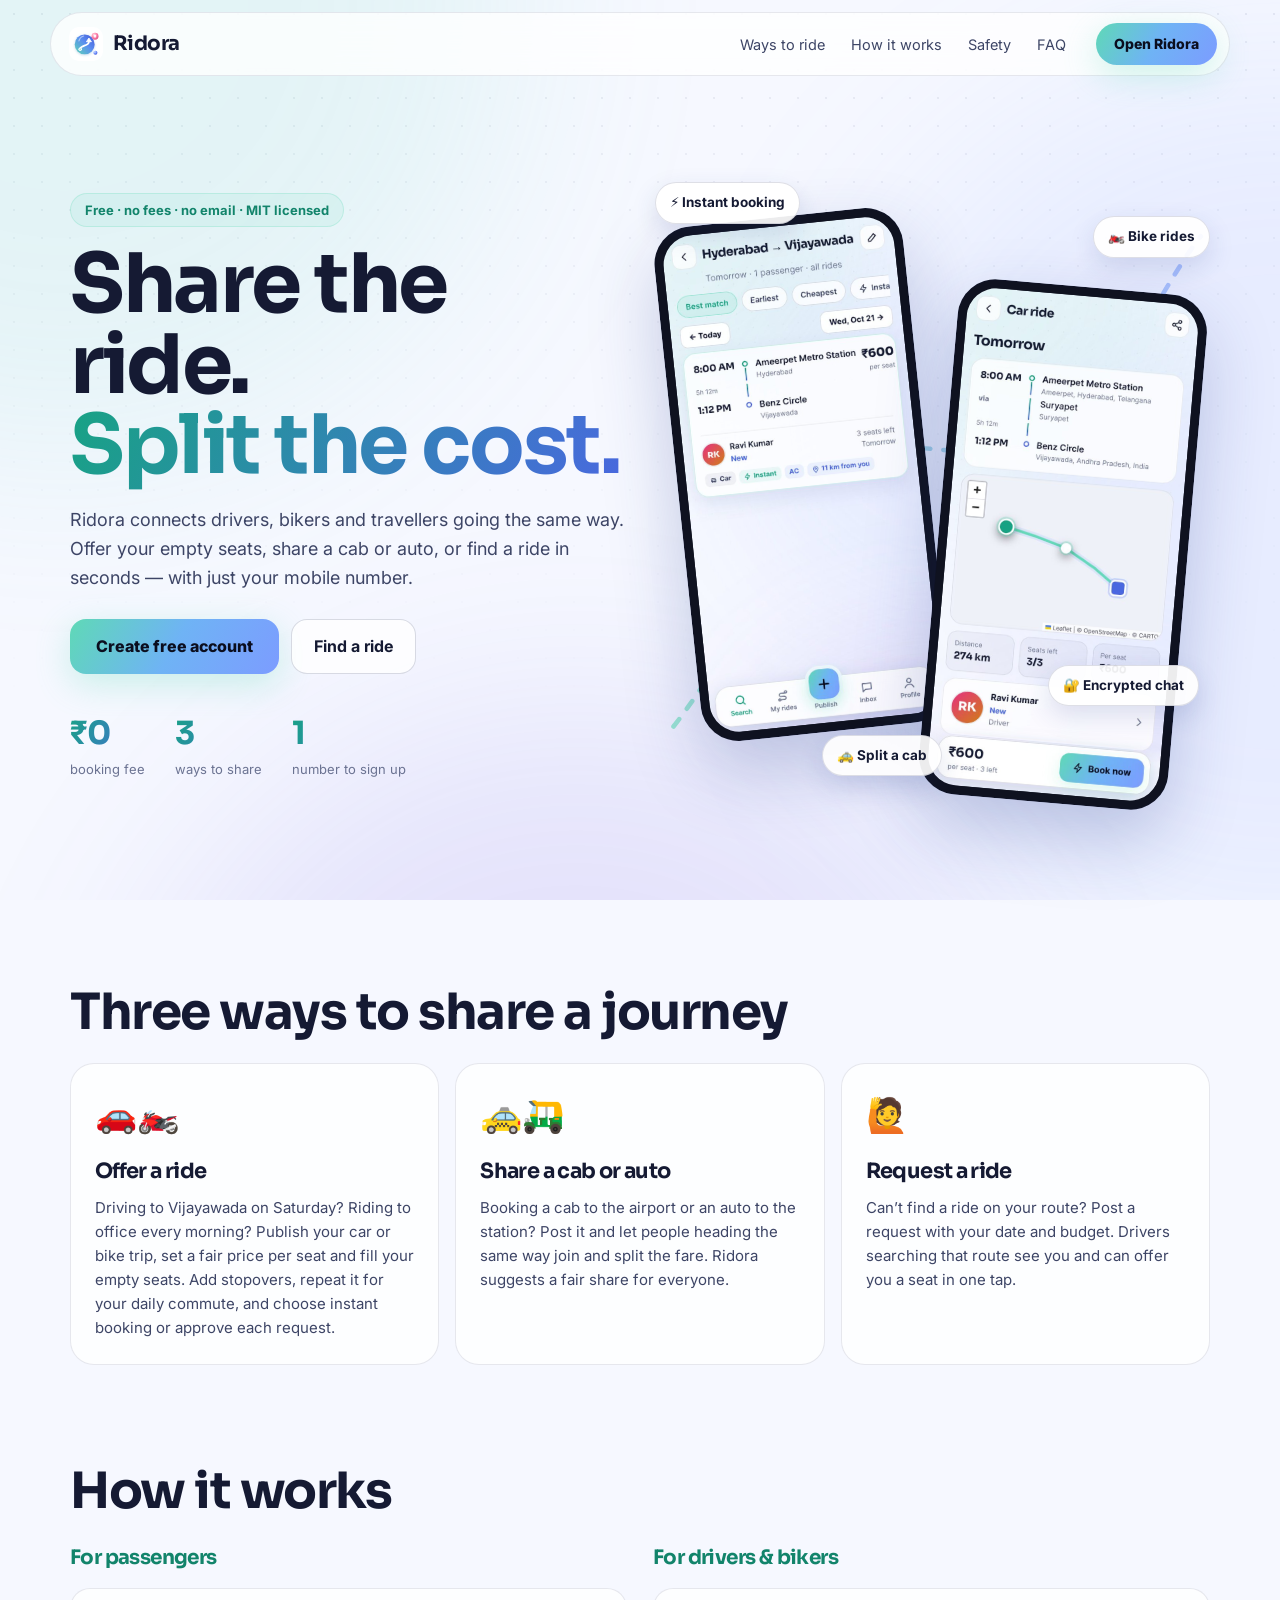
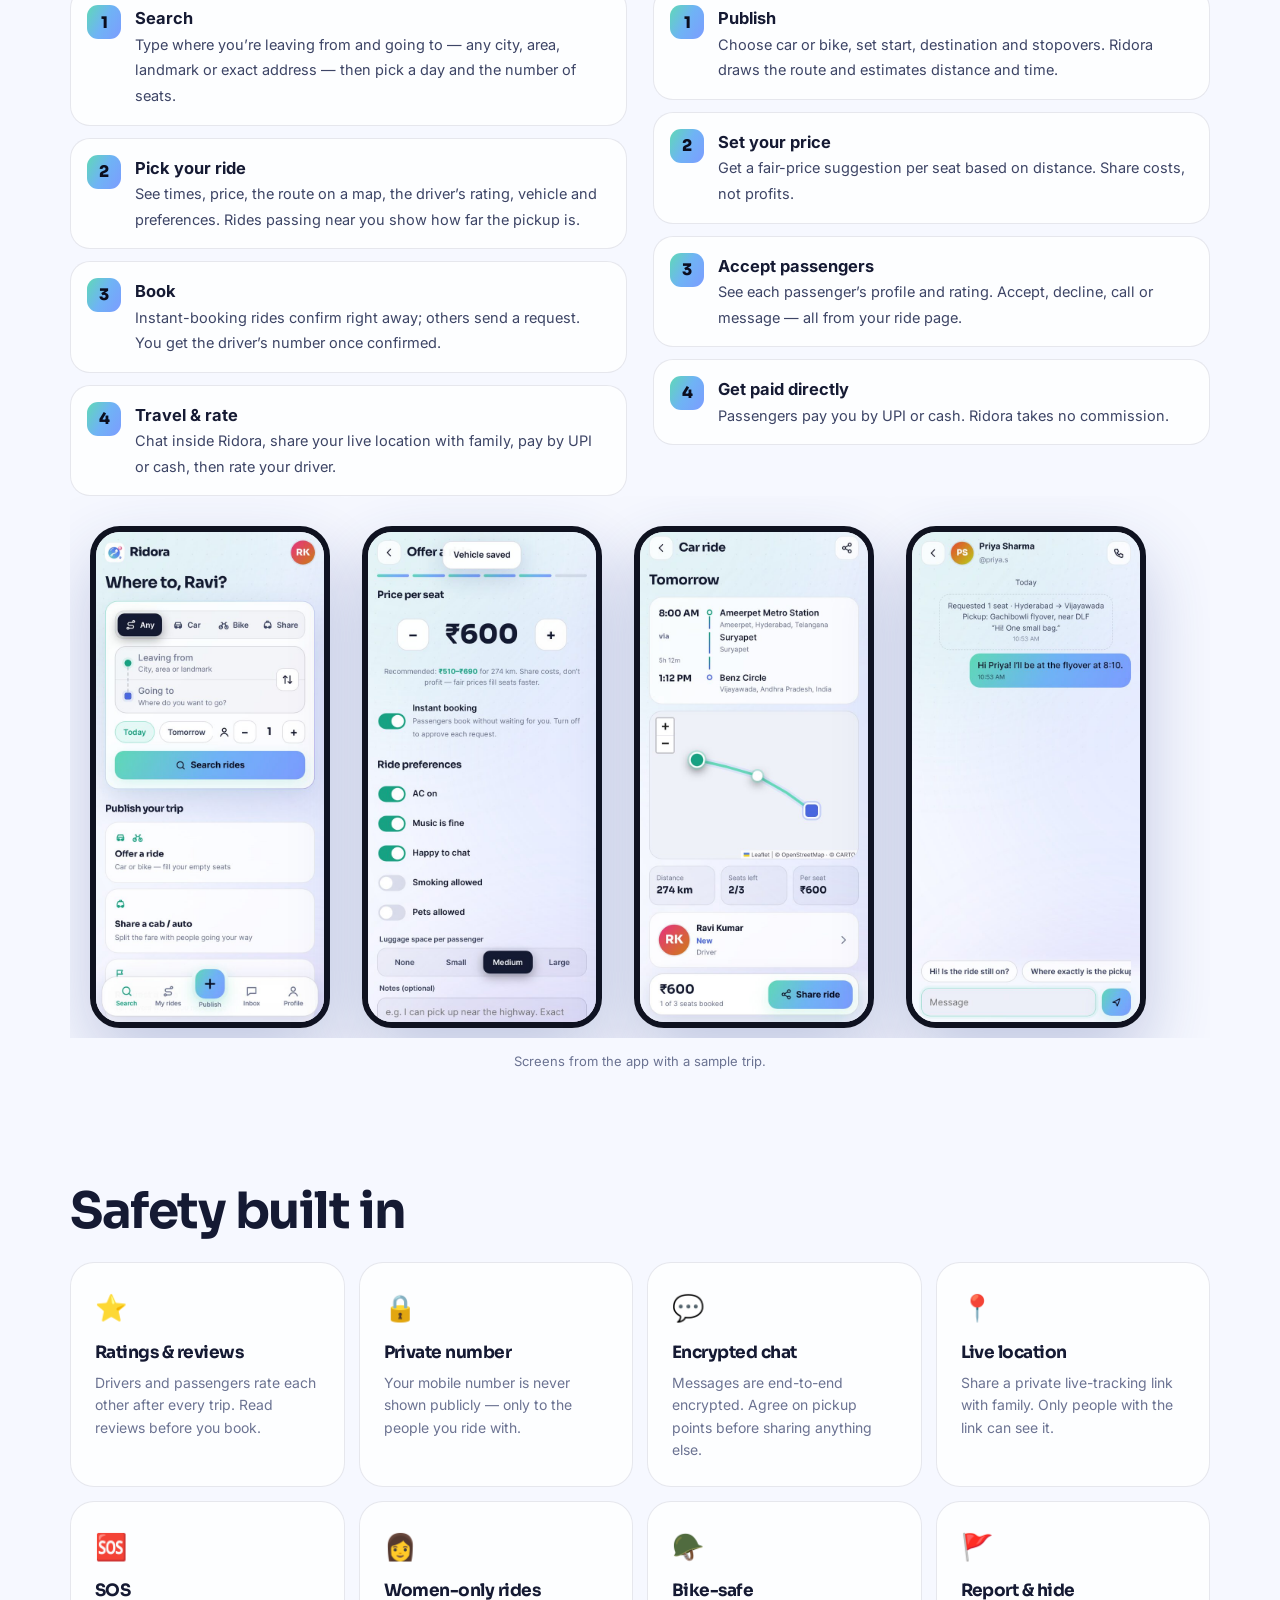
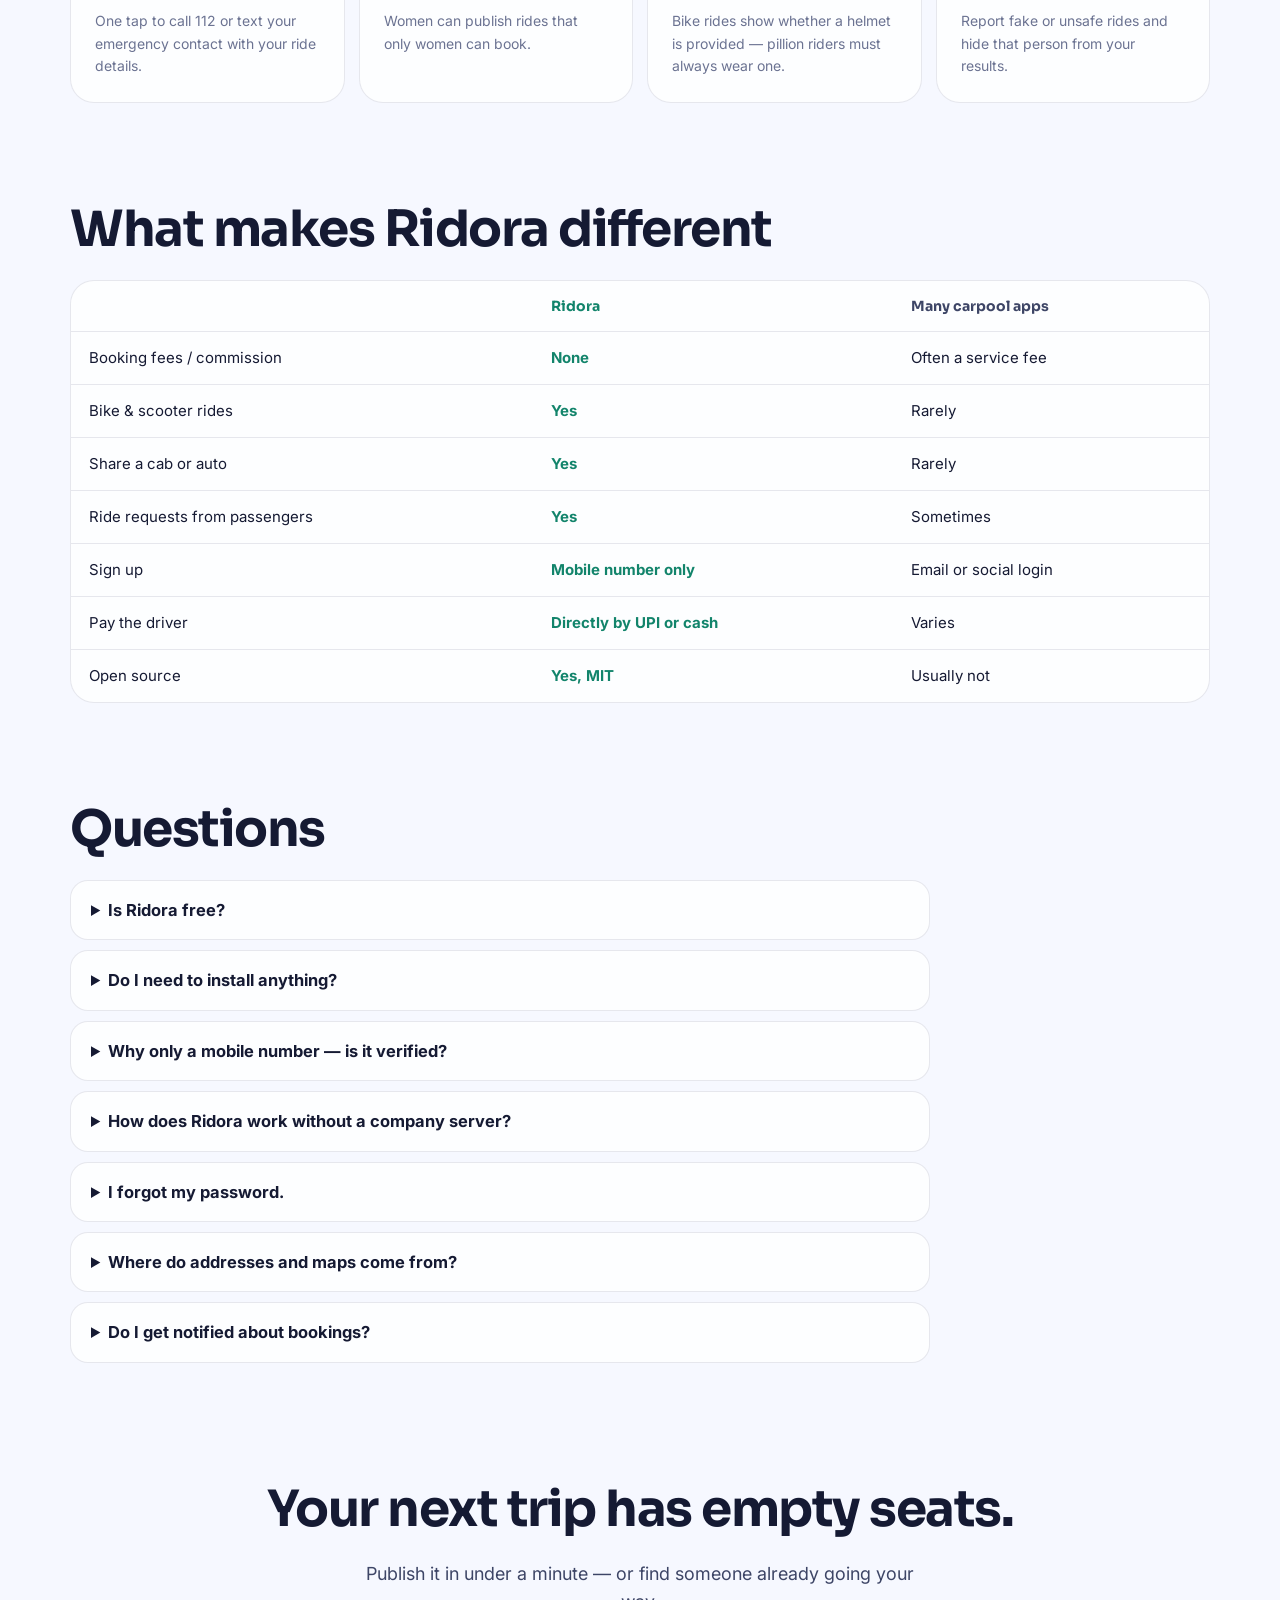
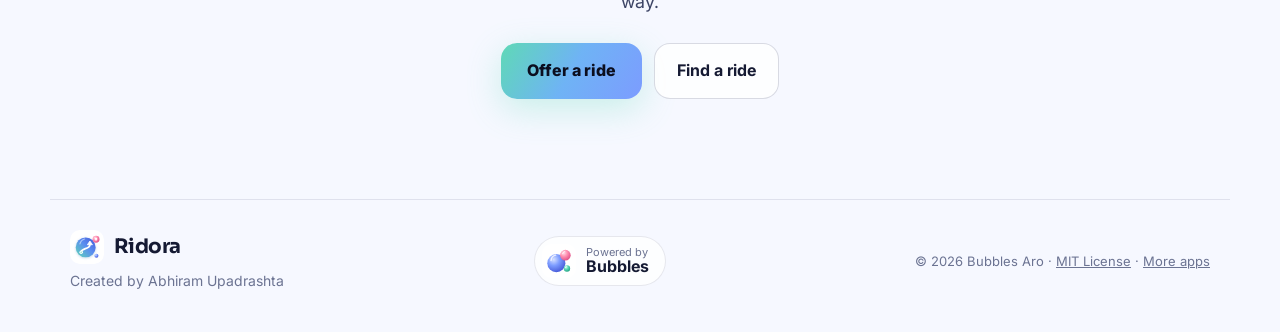
==== commit 1f1bcad1: "Publish Ridora (src ac615eb)" ====
--- a/index.html
+++ b/index.html
@@ -7,11 +7,11 @@
 <meta name="description" content="Ridora is free carpooling and ride sharing: offer seats in your car or on your bike, share a cab or auto, or find a ride going your way. Sign up with just your mobile number. No fees. By Abhiram Upadrashta. Powered by Bubbles.">
 <link rel="canonical" href="https://abhiramupadrashta.github.io/Ridora/">
 <meta property="og:title" content="Ridora — share the ride, split the cost"><meta property="og:description" content="Car & bike rides, cab and auto sharing. Just your mobile number. Free."><meta property="og:image" content="https://abhiramupadrashta.github.io/Ridora/img/ridora-1024.png"><meta name="twitter:card" content="summary_large_image">
-<meta name="theme-color" content="#0b0e1f">
+<meta name="theme-color" content="#f6f8ff" media="(prefers-color-scheme: light)"><meta name="theme-color" content="#0b0e1f" media="(prefers-color-scheme: dark)"><meta name="color-scheme" content="light dark">
 <link rel="icon" href="img/ridora.svg"><link rel="apple-touch-icon" href="img/ridora-180.png">
 <link rel="preconnect" href="https://fonts.googleapis.com"><link rel="preconnect" href="https://fonts.gstatic.com" crossorigin>
 <link href="https://fonts.googleapis.com/css2?family=Inter:wght@400;500;600;700;800&family=Sora:wght@600;700;800&display=swap" rel="stylesheet">
-<link rel="stylesheet" href="site.css?v=4f55bb9">
+<link rel="stylesheet" href="site.css?v=ac615eb">
 <script type="application/ld+json">{"@context":"https://schema.org","@type":"WebApplication","name":"Ridora","applicationCategory":"TravelApplication","operatingSystem":"Any (web browser)","offers":{"@type":"Offer","price":"0","priceCurrency":"INR"},"url":"https://abhiramupadrashta.github.io/Ridora/","description":"Free carpooling and ride sharing: car and bike rides, cab and auto sharing, ride requests.","author":{"@type":"Person","name":"Abhiram Upadrashta"},"publisher":{"@type":"Organization","name":"Bubbles Aro","url":"https://abhiramupadrashta.github.io/"},"license":"https://opensource.org/licenses/MIT"}</script>
 </head>
 <body>
@@ -32,8 +32,8 @@
   </div>
   <div class="phones rv" aria-hidden="true">
     <svg class="road" viewBox="0 0 600 600"><defs><linearGradient id="rg" x1="0" x2="1"><stop offset="0" stop-color="#5fd9b6"/><stop offset="1" stop-color="#7c9cff"/></linearGradient></defs><path d="M20 560 C 160 380, 120 240, 300 260 S 520 120, 590 30"/></svg>
-    <figure class="ph p1"><img src="media/l-results.jpg" alt=""></figure>
-    <figure class="ph p2"><img src="media/m-trip-rider.jpg" alt=""></figure>
+    <figure class="ph p1"><picture><source srcset="media/l-results-dark.jpg" media="(prefers-color-scheme: dark)"><img src="media/l-results.jpg" alt=""></picture></figure>
+    <figure class="ph p2"><picture><source srcset="media/m-trip-rider-dark.jpg" media="(prefers-color-scheme: dark)"><img src="media/m-trip-rider.jpg" alt=""></picture></figure>
     <span class="tag t1">⚡ Instant booking</span><span class="tag t2">🏍️ Bike rides</span><span class="tag t3">🚕 Split a cab</span><span class="tag t4">🔐 Encrypted chat</span>
   </div>
 </section>
@@ -61,7 +61,7 @@
       <li><b>Accept passengers</b><span>See each passenger’s profile and rating. Accept, decline, call or message — all from your ride page.</span></li>
       <li><b>Get paid directly</b><span>Passengers pay you by UPI or cash. Ridora takes no commission.</span></li></ol></div>
   </div>
-  <div class="shots rv"><img src="media/c-home.jpg" alt="Search screen" loading="lazy"><img src="media/h-price.jpg" alt="Price and preferences step" loading="lazy"><img src="media/p-owner-pax.jpg" alt="Driver's ride page with a confirmed passenger" loading="lazy"><img src="media/r-chat.jpg" alt="Encrypted chat" loading="lazy"></div>
+  <div class="shots rv"><picture><source srcset="media/c-home-dark.jpg" media="(prefers-color-scheme: dark)"><img src="media/c-home.jpg" alt="Search screen" loading="lazy"></picture><picture><source srcset="media/h-price-dark.jpg" media="(prefers-color-scheme: dark)"><img src="media/h-price.jpg" alt="Price and preferences step" loading="lazy"></picture><picture><source srcset="media/p-owner-pax-dark.jpg" media="(prefers-color-scheme: dark)"><img src="media/p-owner-pax.jpg" alt="Driver's ride page with a confirmed passenger" loading="lazy"></picture><picture><source srcset="media/r-chat-dark.jpg" media="(prefers-color-scheme: dark)"><img src="media/r-chat.jpg" alt="Encrypted chat" loading="lazy"></picture></div>
   <p class="small muted center rv">Screens from the app with a sample trip.</p>
 </section>
 
@@ -117,6 +117,6 @@
   <a class="pby" href="../" title="Bubbles Aro — more apps"><img src="img/bubbles.svg" alt=""><span><small>Powered by</small><b>Bubbles</b></span></a>
   <div class="muted small">© <span id="yr"></span> Bubbles Aro · <a href="LICENSE.txt">MIT License</a> · <a href="../">More apps</a></div>
 </footer>
-<script src="site.js?v=4f55bb9"></script>
+<script src="site.js?v=ac615eb"></script>
 </body>
 </html>
--- a/site.css
+++ b/site.css
@@ -1 +1 @@
-:root{--bg:#0b0e1f;--ink:#f2f5ff;--ink2:#bcc3da;--muted:#7f879e;--line:rgba(255,255,255,.09);--card:rgba(22,25,38,.66);--grad:linear-gradient(120deg,#5fd9b6,#6fb3f5 50%,#7c9cff)}*{box-sizing:border-box}html{scroll-behavior:smooth}body{margin:0;font:16px/1.6 Inter,system-ui,sans-serif;color:var(--ink);background:var(--bg);overflow-x:hidden}a{color:inherit}.muted{color:var(--muted)}.small{font-size:13px}.center{text-align:center}h1,h2,h3,.brand b,.stats b{font-family:Sora,Inter,sans-serif;letter-spacing:-.03em}.bg{position:fixed;top:0;right:0;bottom:0;left:0;z-index:-1;overflow:hidden;pointer-events:none}.bg i{position:absolute;width:70vmax;height:70vmax;border-radius:50%;filter:blur(110px);opacity:.16;animation:drift 26s ease-in-out infinite alternate}.bg i:nth-child(1){background:#5fd9b6;left:-30vmax;top:-35vmax}.bg i:nth-child(2){background:#7c9cff;right:-35vmax;top:5vmax;animation-delay:-9s}.bg i:nth-child(3){background:#6a52e0;left:10vmax;bottom:-55vmax;animation-delay:-15s}@keyframes drift{to{transform:translate(7vmax,5vmax) scale(1.12)}}body:before{content:"";position:fixed;top:0;right:0;bottom:0;left:0;z-index:-1;background-image:radial-gradient(rgba(255,255,255,.07) 1px,transparent 1px);background-size:28px 28px;mask-image:linear-gradient(#000,transparent 80%);-webkit-mask-image:linear-gradient(#000,transparent 80%)}.grad{background:var(--grad);-webkit-background-clip:text;background-clip:text;color:transparent}.nav{position:sticky;top:12px;z-index:9;display:flex;align-items:center;gap:18px;max-width:1180px;margin:12px auto 0;padding:10px 12px 10px 18px;border-radius:999px;background:#0a0c14bf;backdrop-filter:blur(16px);-webkit-backdrop-filter:blur(16px);border:1px solid var(--line)}.nav nav{display:flex;gap:2px;margin-left:auto}.nav nav a{text-decoration:none;color:var(--ink2);padding:8px 12px;border-radius:999px;font-size:14.5px}.nav nav a:hover{background:#5fd9b61a}.brand{display:flex;align-items:center;gap:10px;text-decoration:none;font-size:20px}.brand img{width:34px;height:34px;border-radius:10px}.cta{display:inline-flex;align-items:center;text-decoration:none;color:#0b0e1f;font-weight:800;padding:14px 26px;border-radius:16px;background:var(--grad);box-shadow:0 10px 34px #5fd9b64d;transition:.25s}.cta:hover{transform:translateY(-2px);box-shadow:0 16px 44px #5fd9b673}.cta.sm{padding:10px 18px;font-size:14px;border-radius:999px}.ghost{display:inline-flex;text-decoration:none;font-weight:700;color:var(--ink);padding:14px 22px;border-radius:16px;border:1px solid rgba(255,255,255,.16);background:var(--card)}main{max-width:1180px;margin:0 auto;padding:0 20px}.hero{display:grid;grid-template-columns:1fr 1fr;gap:30px;align-items:center;min-height:calc(100vh - 80px);padding:30px 0}.kicker{display:inline-block;font-size:13px;font-weight:700;color:#a8ecd8;background:#5fd9b61a;border:1px solid rgba(95,217,182,.25);padding:6px 14px;border-radius:999px;margin-bottom:18px}h1{font-size:clamp(44px,6.4vw,82px);line-height:.98;margin:0 0 20px}.lead{font-size:18px;color:var(--ink2);max-width:560px;margin:0 0 26px}.ctas{display:flex;gap:12px;flex-wrap:wrap}.stats{display:flex;gap:30px;margin-top:34px}.stats div{display:flex;flex-direction:column}.stats b{font-size:32px;background:var(--grad);-webkit-background-clip:text;background-clip:text;color:transparent}.stats span{color:var(--muted);font-size:13px}.phones{position:relative;height:620px}.road{position:absolute;top:0;right:0;bottom:0;left:0;width:100%;height:100%}.road path{fill:none;stroke:url(#rg);stroke-width:5;stroke-linecap:round;stroke-dasharray:10 14;opacity:.6;animation:dash 3s linear infinite}@keyframes dash{to{stroke-dashoffset:-48}}.ph{position:absolute;margin:0;width:250px;border-radius:38px;padding:8px;background:#0f1220;border:1px solid rgba(255,255,255,.14);box-shadow:0 40px 90px #0009,0 0 0 1px #5fd9b614}.ph img{display:block;width:100%;border-radius:30px}.p1{left:4%;top:40px;transform:rotate(-6deg);animation:bob 7s ease-in-out infinite}.p2{right:4%;top:110px;transform:rotate(5deg);animation:bob2 7s ease-in-out infinite -3s}@keyframes bob{50%{transform:rotate(-6deg) translateY(-14px)}}@keyframes bob2{50%{transform:rotate(5deg) translateY(-14px)}}.tag{position:absolute;padding:9px 14px;border-radius:999px;background:#0e101ae6;border:1px solid rgba(255,255,255,.14);font-weight:700;font-size:13.5px;box-shadow:0 12px 30px #00000073;animation:pop 6s ease-in-out infinite;white-space:nowrap}.t1{left:0;top:6px}.t2{right:0;top:40px;animation-delay:-1.5s}.t3{left:30%;bottom:20px;animation-delay:-3s}.t4{right:2%;bottom:90px;animation-delay:-4.5s}@keyframes pop{50%{transform:translateY(-8px)}}.sec{padding:90px 0 10px}h2{font-size:clamp(30px,4.4vw,50px);line-height:1.06;margin:0 0 24px}.card{padding:24px;border-radius:24px;background:var(--card);border:1px solid var(--line);transition:transform .3s,border-color .3s}.card:hover{transform:translateY(-6px);border-color:#5fd9b64d}.ways{display:grid;grid-template-columns:repeat(3,1fr);gap:16px}.ways .ic{font-size:34px}.ways h3{margin:12px 0 8px;font-size:21px}.ways p{color:var(--ink2);margin:0;font-size:15px}.how{display:grid;grid-template-columns:1fr 1fr;gap:26px}.who{font-size:20px;margin:0 0 14px;color:#a8ecd8}.steps{list-style:none;padding:0;margin:0;counter-reset:s;display:grid;gap:12px}.steps li{counter-increment:s;position:relative;padding:16px 18px 16px 64px;border-radius:20px;background:var(--card);border:1px solid var(--line)}.steps li:before{content:counter(s);position:absolute;left:16px;top:16px;width:34px;height:34px;border-radius:11px;display:grid;place-items:center;background:var(--grad);color:#0b0e1f;font-family:Sora;font-weight:800}.steps b{display:block;font-size:16.5px}.steps span{color:var(--ink2);font-size:14.5px}.shots{display:flex;gap:16px;overflow-x:auto;padding:30px 4px 10px;scrollbar-width:none;scroll-snap-type:x mandatory}.shots::-webkit-scrollbar{display:none}.shots img{flex:none;width:240px;border-radius:30px;border:6px solid #0f1220;box-shadow:0 24px 60px #00000080;scroll-snap-align:center;transition:transform .3s}.shots img:hover{transform:translateY(-8px)}.grid{display:grid;grid-template-columns:repeat(4,1fr);gap:14px}.grid span{font-size:26px}.grid h3{margin:10px 0 6px;font-size:17px}.grid p{margin:0;color:var(--muted);font-size:14px}.table{overflow-x:auto;border-radius:24px;border:1px solid var(--line);background:var(--card)}table{width:100%;border-collapse:collapse;font-size:15px}th,td{padding:14px 18px;text-align:left;border-bottom:1px solid var(--line)}tr:last-child td{border-bottom:0}th{font-family:Sora;font-size:14px;color:var(--ink2)}td.r,th.r{color:#a8ecd8;font-weight:700}.faq{display:grid;gap:10px;max-width:860px}details{padding:16px 20px;border-radius:18px;background:var(--card);border:1px solid var(--line)}summary{cursor:pointer;font-weight:700;font-size:16.5px}details p{color:var(--ink2);margin:10px 0 0}.final{text-align:center;padding:110px 0 30px}.final .lead{margin:0 auto 26px}.foot{max-width:1180px;margin:70px auto 0;padding:30px 20px 40px;display:flex;gap:20px;justify-content:space-between;align-items:center;flex-wrap:wrap;border-top:1px solid var(--line)}.foot p{margin:6px 0 0;font-size:14px}.pby{display:inline-flex;align-items:center;gap:10px;padding:7px 16px 7px 7px;border-radius:999px;text-decoration:none;background:var(--card);border:1px solid var(--line)}.pby img{width:34px;height:34px;border-radius:10px}.pby span{display:flex;flex-direction:column;line-height:1.1}.pby small{font-size:11px;color:var(--muted)}.pby b{font-size:16px}.rv{opacity:0;transform:translateY(24px);transition:opacity .8s,transform .8s}.rv.in{opacity:1;transform:none}@media (max-width:1000px){.grid{grid-template-columns:1fr 1fr}.ways{grid-template-columns:1fr}}@media (max-width:860px){.hero,.how{grid-template-columns:1fr}.nav nav{display:none}.brand{margin-right:auto}.phones{height:520px}.ph{width:200px}}@media (max-width:520px){.grid{grid-template-columns:1fr}.phones{height:440px}.ph{width:170px;border-radius:28px}.ph img{border-radius:22px}.tag{font-size:12px}}@media (prefers-reduced-motion:reduce){*{animation:none!important}.rv{opacity:1;transform:none}}
+:root{color-scheme:dark;--w:255,255,255;--g:14,17,34;--accT:#a8ecd8;--bg:#0b0e1f;--ink:#f2f5ff;--ink2:#bcc3da;--muted:#7f879e;--line:rgba(var(--w),.09);--card:rgba(22,25,38,.66);--grad:linear-gradient(120deg,#5fd9b6,#6fb3f5 50%,#7c9cff)}*{box-sizing:border-box}html{scroll-behavior:smooth}body{margin:0;font:16px/1.6 Inter,system-ui,sans-serif;color:var(--ink);background:var(--bg);overflow-x:hidden}a{color:inherit}.muted{color:var(--muted)}.small{font-size:13px}.center{text-align:center}h1,h2,h3,.brand b,.stats b{font-family:Sora,Inter,sans-serif;letter-spacing:-.03em}.bg{position:fixed;top:0;right:0;bottom:0;left:0;z-index:-1;overflow:hidden;pointer-events:none}.bg i{position:absolute;width:70vmax;height:70vmax;border-radius:50%;filter:blur(110px);opacity:.16;animation:drift 26s ease-in-out infinite alternate}.bg i:nth-child(1){background:#5fd9b6;left:-30vmax;top:-35vmax}.bg i:nth-child(2){background:#7c9cff;right:-35vmax;top:5vmax;animation-delay:-9s}.bg i:nth-child(3){background:#6a52e0;left:10vmax;bottom:-55vmax;animation-delay:-15s}@keyframes drift{to{transform:translate(7vmax,5vmax) scale(1.12)}}body:before{content:"";position:fixed;top:0;right:0;bottom:0;left:0;z-index:-1;background-image:radial-gradient(rgba(var(--w),.07) 1px,transparent 1px);background-size:28px 28px;mask-image:linear-gradient(#000,transparent 80%);-webkit-mask-image:linear-gradient(#000,transparent 80%)}.grad{background:var(--grad);-webkit-background-clip:text;background-clip:text;color:transparent}.nav{position:sticky;top:12px;z-index:9;display:flex;align-items:center;gap:18px;max-width:1180px;margin:12px auto 0;padding:10px 12px 10px 18px;border-radius:999px;background:rgba(var(--g),.78);backdrop-filter:blur(16px);-webkit-backdrop-filter:blur(16px);border:1px solid var(--line)}.nav nav{display:flex;gap:2px;margin-left:auto}.nav nav a{text-decoration:none;color:var(--ink2);padding:8px 12px;border-radius:999px;font-size:14.5px}.nav nav a:hover{background:#5fd9b61a}.brand{display:flex;align-items:center;gap:10px;text-decoration:none;font-size:20px}.brand img{width:34px;height:34px;border-radius:10px}.cta{display:inline-flex;align-items:center;text-decoration:none;color:#0b0e1f;font-weight:800;padding:14px 26px;border-radius:16px;background:var(--grad);box-shadow:0 10px 34px #5fd9b64d;transition:.25s}.cta:hover{transform:translateY(-2px);box-shadow:0 16px 44px #5fd9b673}.cta.sm{padding:10px 18px;font-size:14px;border-radius:999px}.ghost{display:inline-flex;text-decoration:none;font-weight:700;color:var(--ink);padding:14px 22px;border-radius:16px;border:1px solid rgba(var(--w),.16);background:var(--card)}main{max-width:1180px;margin:0 auto;padding:0 20px}.hero{display:grid;grid-template-columns:1fr 1fr;gap:30px;align-items:center;min-height:calc(100vh - 80px);padding:30px 0}.kicker{display:inline-block;font-size:13px;font-weight:700;color:var(--accT);background:#5fd9b61a;border:1px solid rgba(95,217,182,.25);padding:6px 14px;border-radius:999px;margin-bottom:18px}h1{font-size:clamp(44px,6.4vw,82px);line-height:.98;margin:0 0 20px}.lead{font-size:18px;color:var(--ink2);max-width:560px;margin:0 0 26px}.ctas{display:flex;gap:12px;flex-wrap:wrap}.stats{display:flex;gap:30px;margin-top:34px}.stats div{display:flex;flex-direction:column}.stats b{font-size:32px;background:var(--grad);-webkit-background-clip:text;background-clip:text;color:transparent}.stats span{color:var(--muted);font-size:13px}.phones{position:relative;height:620px}.road{position:absolute;top:0;right:0;bottom:0;left:0;width:100%;height:100%}.road path{fill:none;stroke:url(#rg);stroke-width:5;stroke-linecap:round;stroke-dasharray:10 14;opacity:.6;animation:dash 3s linear infinite}@keyframes dash{to{stroke-dashoffset:-48}}.ph{position:absolute;margin:0;width:250px;border-radius:38px;padding:8px;background:#0f1220;border:1px solid rgba(var(--w),.14);box-shadow:0 40px 90px #0009,0 0 0 1px #5fd9b614}.ph img{display:block;width:100%;border-radius:30px}.ph picture,.shots picture{display:contents}.p1{left:4%;top:40px;transform:rotate(-6deg);animation:bob 7s ease-in-out infinite}.p2{right:4%;top:110px;transform:rotate(5deg);animation:bob2 7s ease-in-out infinite -3s}@keyframes bob{50%{transform:rotate(-6deg) translateY(-14px)}}@keyframes bob2{50%{transform:rotate(5deg) translateY(-14px)}}.tag{position:absolute;padding:9px 14px;border-radius:999px;background:rgba(var(--g),.92);border:1px solid rgba(var(--w),.14);font-weight:700;font-size:13.5px;box-shadow:0 12px 30px #00000073;animation:pop 6s ease-in-out infinite;white-space:nowrap}.t1{left:0;top:6px}.t2{right:0;top:40px;animation-delay:-1.5s}.t3{left:30%;bottom:20px;animation-delay:-3s}.t4{right:2%;bottom:90px;animation-delay:-4.5s}@keyframes pop{50%{transform:translateY(-8px)}}.sec{padding:90px 0 10px}h2{font-size:clamp(30px,4.4vw,50px);line-height:1.06;margin:0 0 24px}.card{padding:24px;border-radius:24px;background:var(--card);border:1px solid var(--line);transition:transform .3s,border-color .3s}.card:hover{transform:translateY(-6px);border-color:#5fd9b64d}.ways{display:grid;grid-template-columns:repeat(3,1fr);gap:16px}.ways .ic{font-size:34px}.ways h3{margin:12px 0 8px;font-size:21px}.ways p{color:var(--ink2);margin:0;font-size:15px}.how{display:grid;grid-template-columns:1fr 1fr;gap:26px}.who{font-size:20px;margin:0 0 14px;color:var(--accT)}.steps{list-style:none;padding:0;margin:0;counter-reset:s;display:grid;gap:12px}.steps li{counter-increment:s;position:relative;padding:16px 18px 16px 64px;border-radius:20px;background:var(--card);border:1px solid var(--line)}.steps li:before{content:counter(s);position:absolute;left:16px;top:16px;width:34px;height:34px;border-radius:11px;display:grid;place-items:center;background:var(--grad);color:#0b0e1f;font-family:Sora;font-weight:800}.steps b{display:block;font-size:16.5px}.steps span{color:var(--ink2);font-size:14.5px}.shots{display:flex;gap:16px;overflow-x:auto;padding:30px 4px 10px;scrollbar-width:none;scroll-snap-type:x mandatory}.shots::-webkit-scrollbar{display:none}.shots img{flex:none;width:240px;border-radius:30px;border:6px solid #0f1220;box-shadow:0 24px 60px #00000080;scroll-snap-align:center;transition:transform .3s}.shots img:hover{transform:translateY(-8px)}.grid{display:grid;grid-template-columns:repeat(4,1fr);gap:14px}.grid span{font-size:26px}.grid h3{margin:10px 0 6px;font-size:17px}.grid p{margin:0;color:var(--muted);font-size:14px}.table{overflow-x:auto;border-radius:24px;border:1px solid var(--line);background:var(--card)}table{width:100%;border-collapse:collapse;font-size:15px}th,td{padding:14px 18px;text-align:left;border-bottom:1px solid var(--line)}tr:last-child td{border-bottom:0}th{font-family:Sora;font-size:14px;color:var(--ink2)}td.r,th.r{color:var(--accT);font-weight:700}.faq{display:grid;gap:10px;max-width:860px}details{padding:16px 20px;border-radius:18px;background:var(--card);border:1px solid var(--line)}summary{cursor:pointer;font-weight:700;font-size:16.5px}details p{color:var(--ink2);margin:10px 0 0}.final{text-align:center;padding:110px 0 30px}.final .lead{margin:0 auto 26px}.foot{max-width:1180px;margin:70px auto 0;padding:30px 20px 40px;display:flex;gap:20px;justify-content:space-between;align-items:center;flex-wrap:wrap;border-top:1px solid var(--line)}.foot p{margin:6px 0 0;font-size:14px}.pby{display:inline-flex;align-items:center;gap:10px;padding:7px 16px 7px 7px;border-radius:999px;text-decoration:none;background:var(--card);border:1px solid var(--line)}.pby img{width:34px;height:34px;border-radius:10px}.pby span{display:flex;flex-direction:column;line-height:1.1}.pby small{font-size:11px;color:var(--muted)}.pby b{font-size:16px}.rv{opacity:0;transform:translateY(24px);transition:opacity .8s,transform .8s}.rv.in{opacity:1;transform:none}@media (max-width:1000px){.grid{grid-template-columns:1fr 1fr}.ways{grid-template-columns:1fr}}@media (max-width:860px){.hero,.how{grid-template-columns:1fr}.nav nav{display:none}.brand{margin-right:auto}.phones{height:520px}.ph{width:200px}}@media (max-width:520px){.grid{grid-template-columns:1fr}.phones{height:440px}.ph{width:170px;border-radius:28px}.ph img{border-radius:22px}.tag{font-size:12px}}@media (prefers-reduced-motion:reduce){*{animation:none!important}.rv{opacity:1;transform:none}}@media (prefers-color-scheme:light){:root{color-scheme:light;--w:24,32,80;--g:255,255,255;--accT:#12846b;--bg:#f6f8ff;--ink:#151a33;--ink2:#3d4566;--muted:#6b7392;--line:rgba(24,32,80,.1);--card:rgba(255,255,255,.8)}.bg i{opacity:.12}.grad,.stats b{background:linear-gradient(120deg,#17a383,#4a68e0);-webkit-background-clip:text;background-clip:text;color:transparent}.card:hover{box-shadow:0 14px 40px #283c8c1f}.ph,.shots img{box-shadow:0 30px 70px #283c8c40}.tag{box-shadow:0 10px 26px #283c8c26}}
